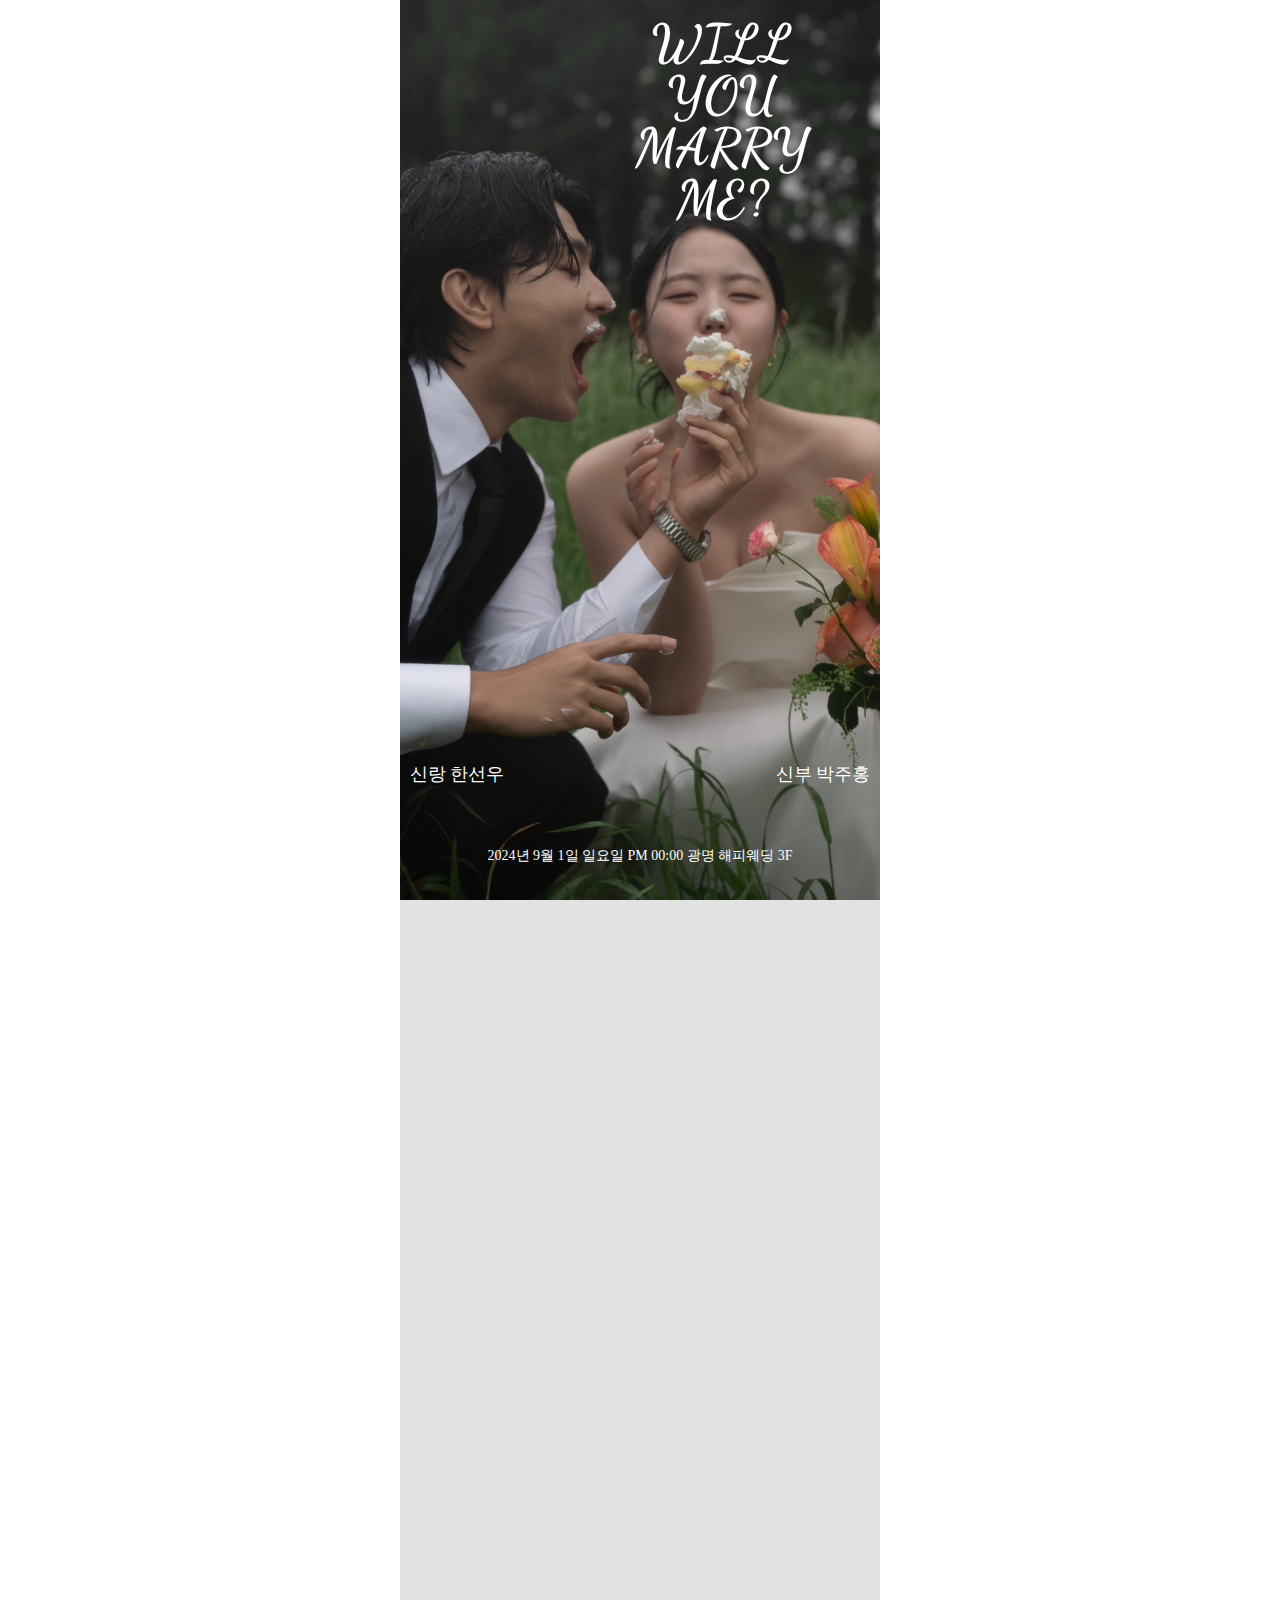
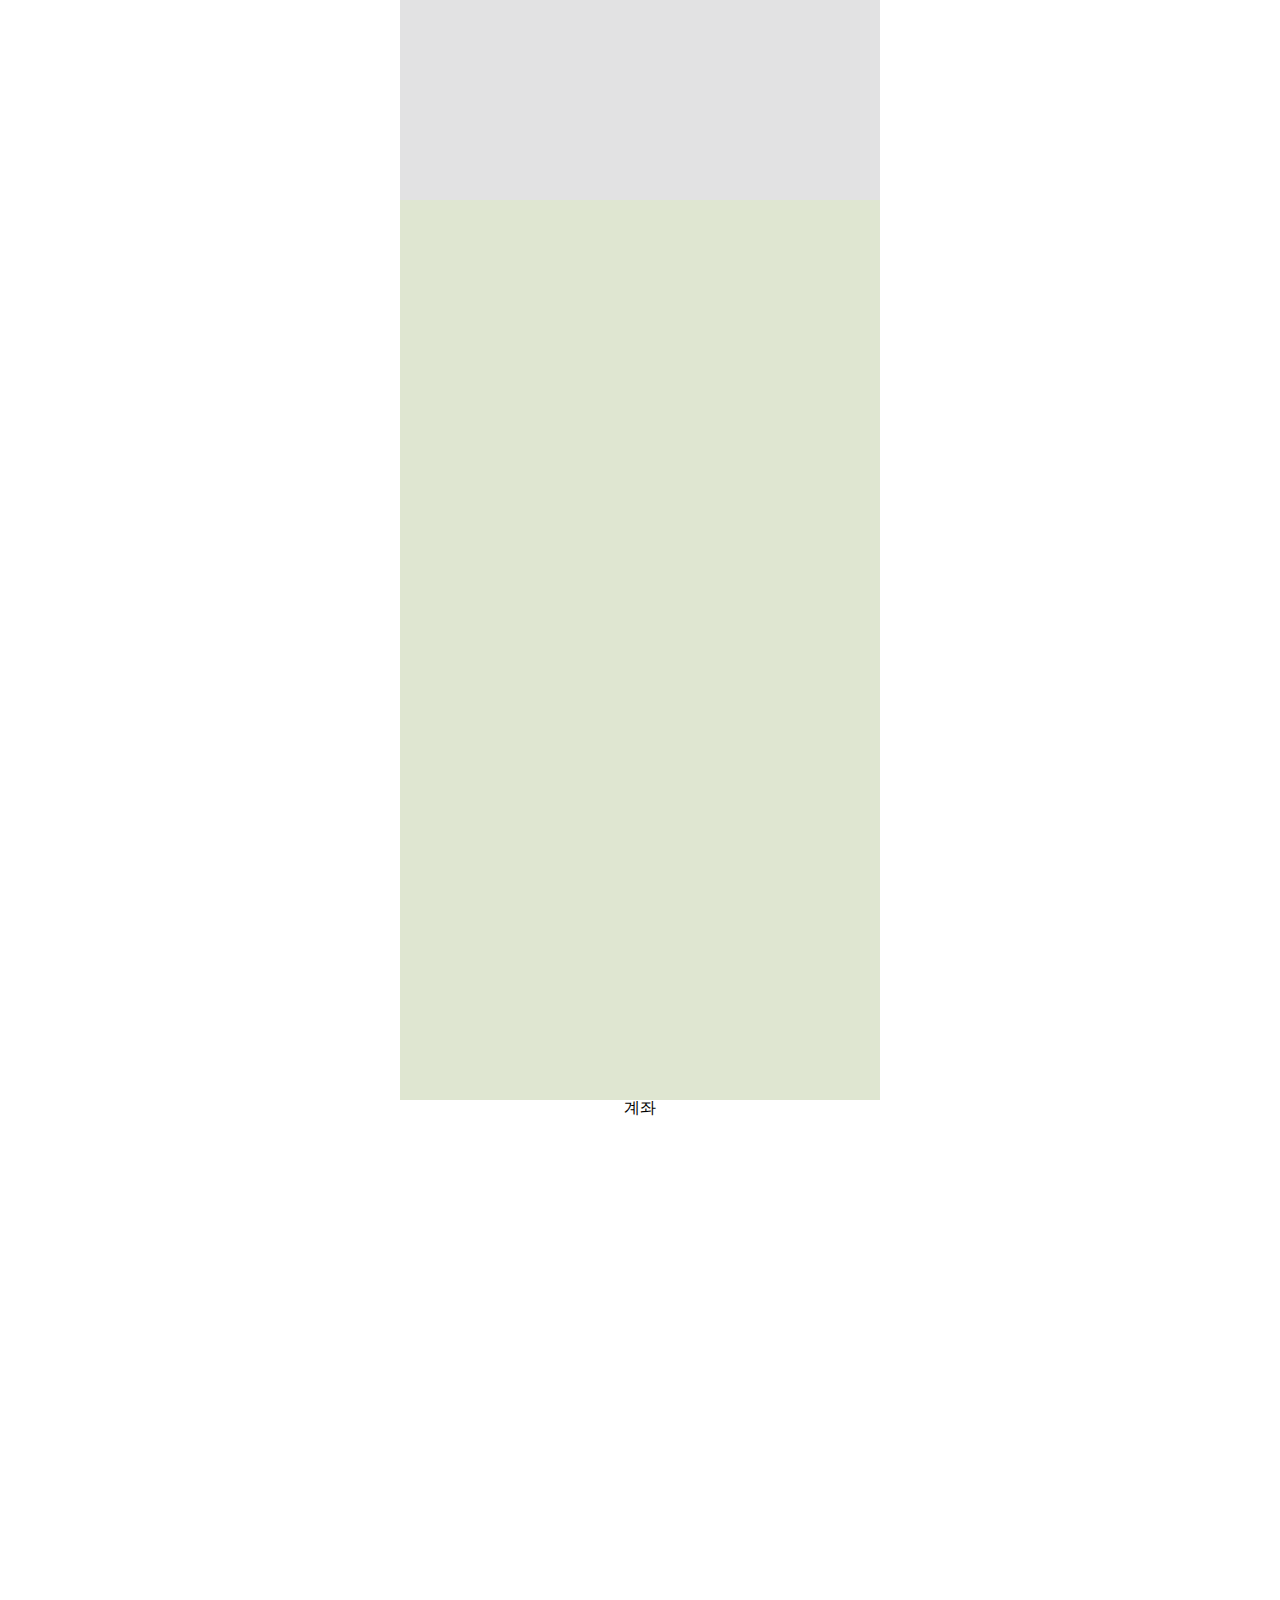
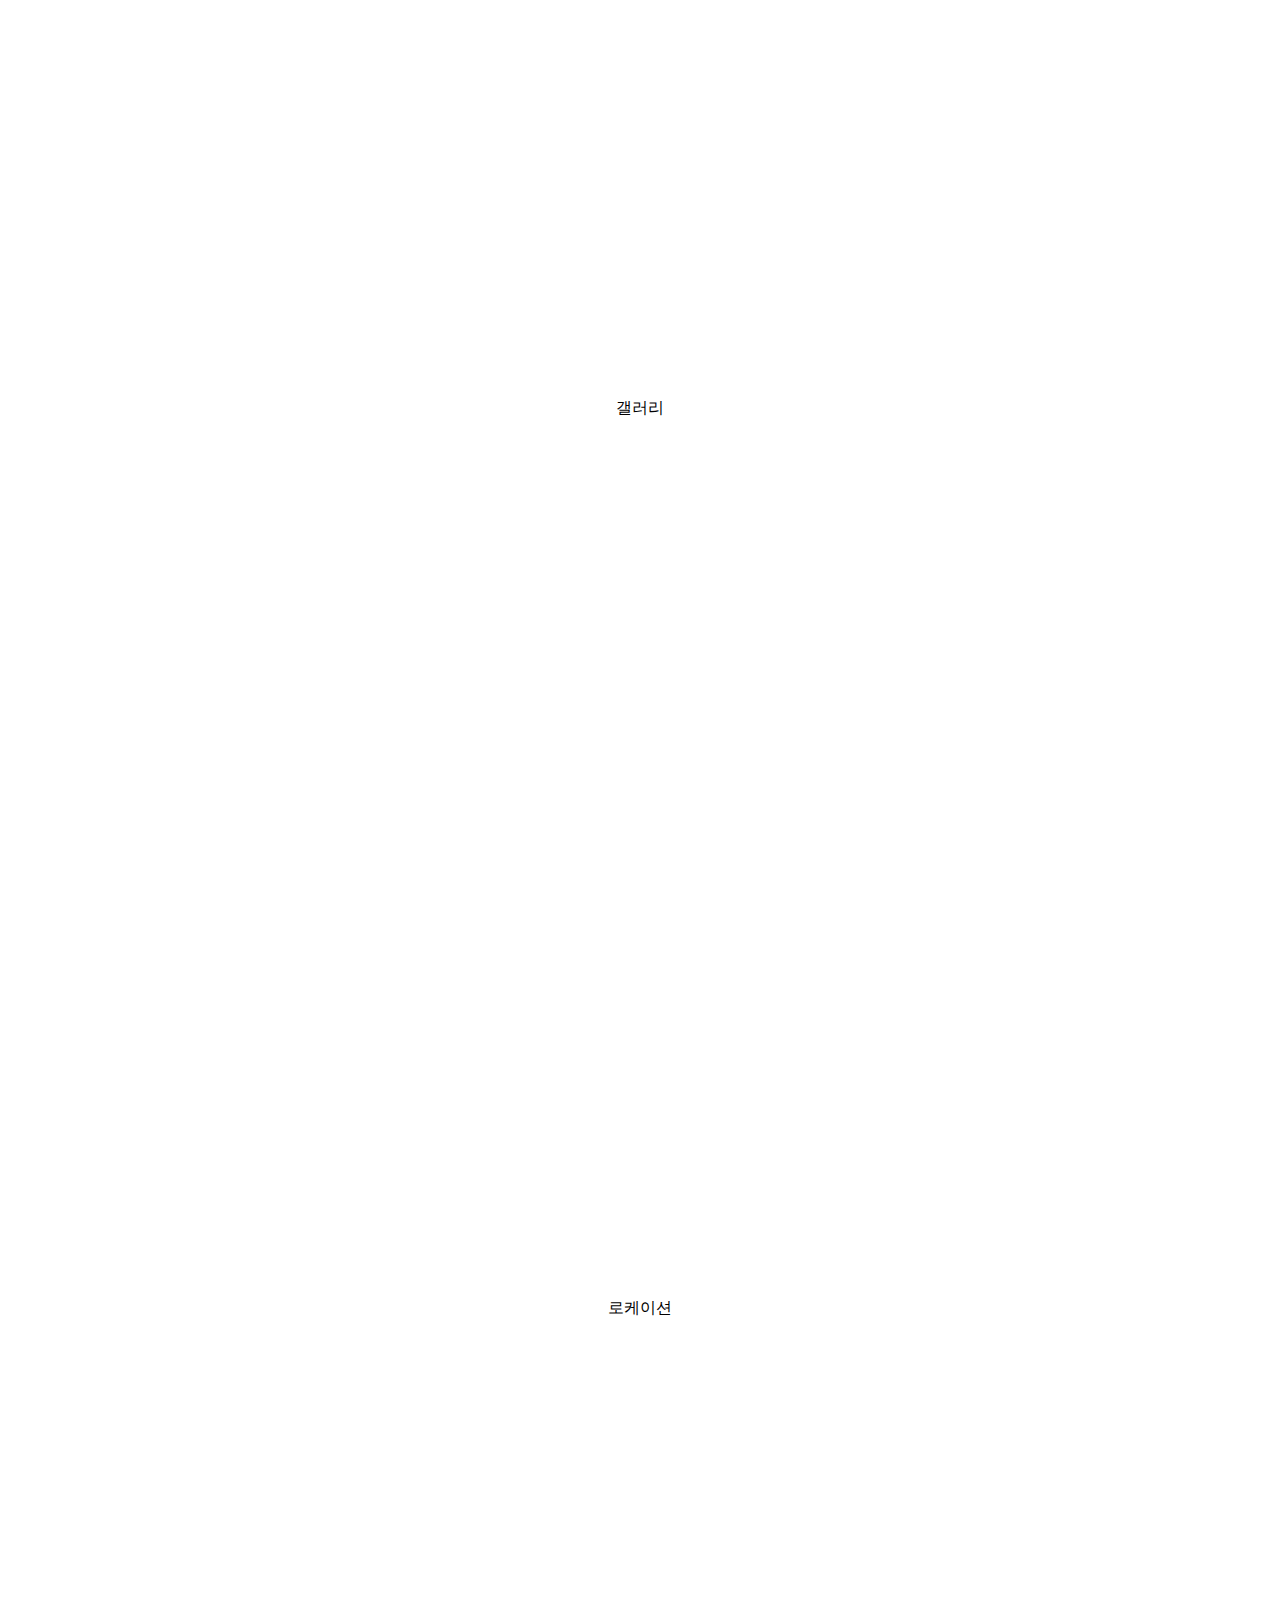
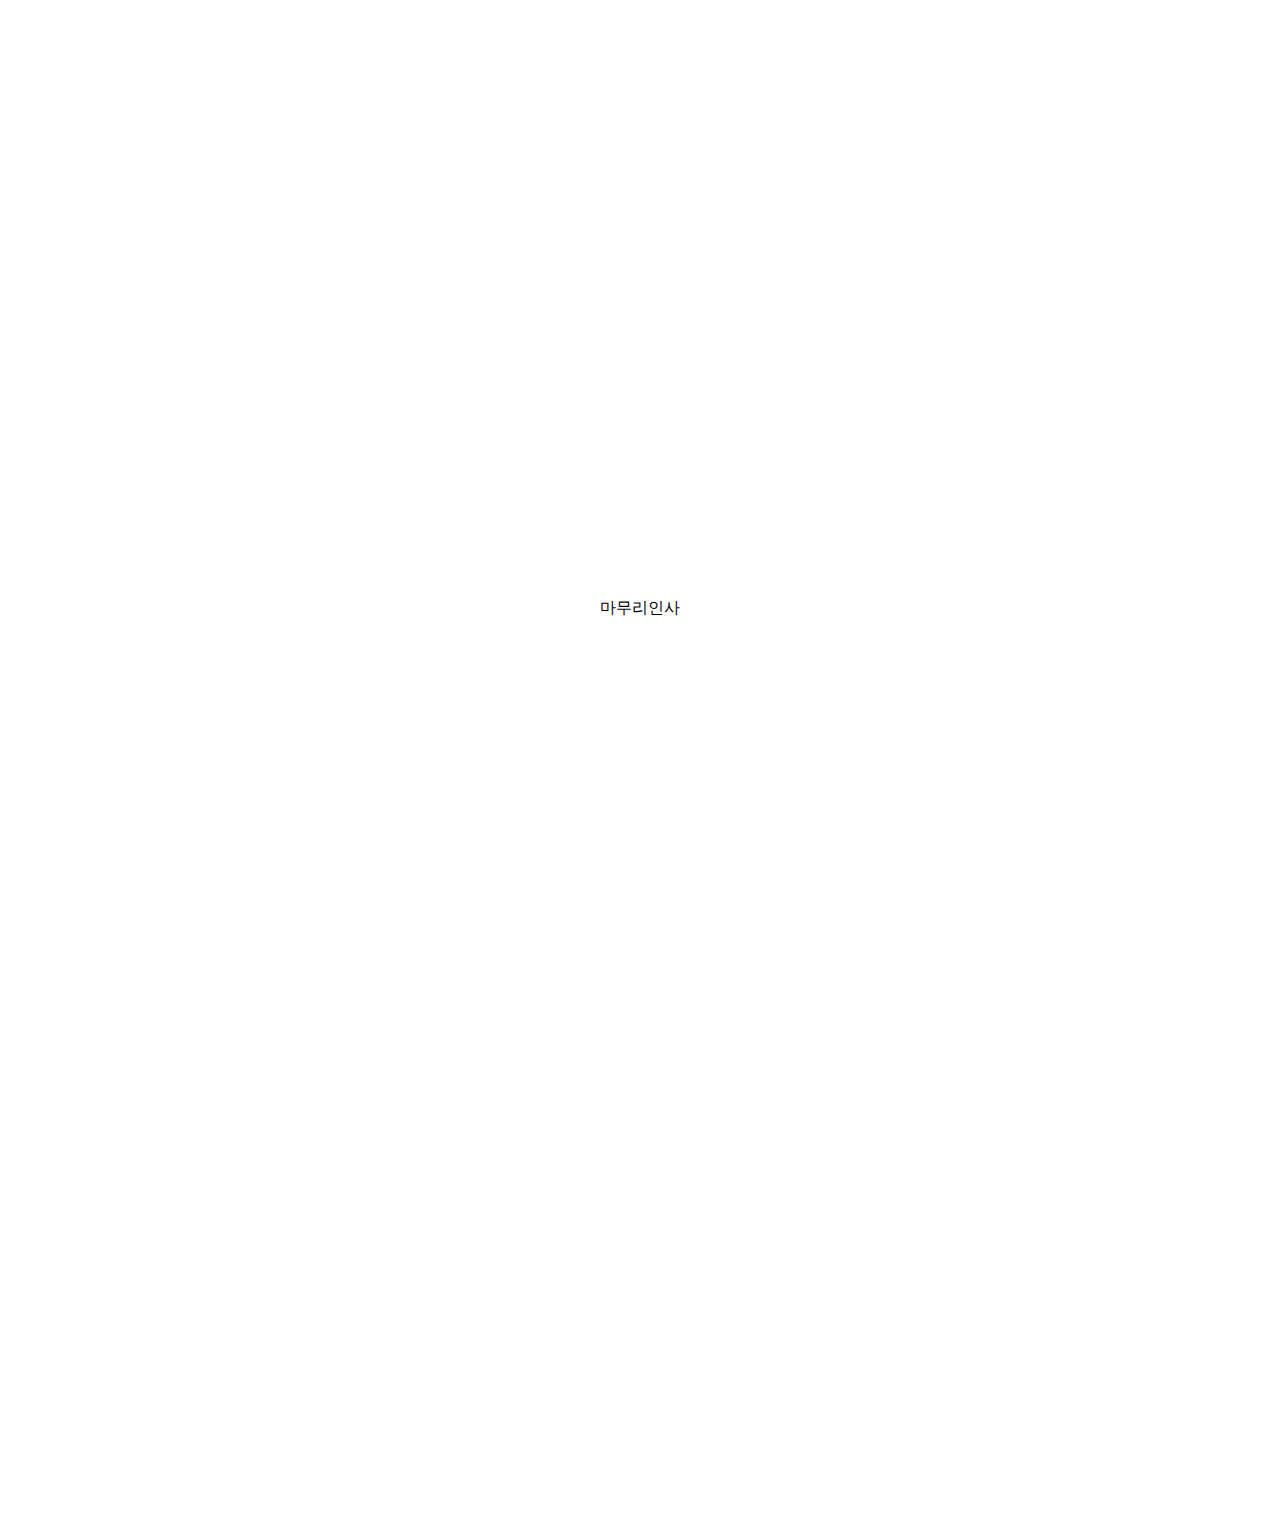
==== index.html @ a59c7e32 "index change" ====
<!DOCTYPE html>
<html lang="en">
<head>
    <meta charset="UTF-8">
    <meta name="viewport" content="width=device-width, initial-scale=1.0">
    <title>Document</title>
    <link rel="stylesheet" href="assets/css/reset.css">
    <link rel="stylesheet" href="assets/css/font.css">
    <link rel="stylesheet" href="assets/css/common2.css">
</head>
<body>
    <div class="wrap">
        <div class="container main">
            <h2 class="fadeup txt">will you<br>marry me?</h2>
            <div class="fadeup">
            </div>
            <div class="reveal">
                <div class="image-wrap">
                    <img src="assets/img/main2.jpeg" alt="">
                </div>
            </div>
            <div class="fadeup info-txt">
                2024년 9월 1일 일요일 PM 00:00 광명 해피웨딩 3F
            </div>
            <p class="fadeup name-txt">신랑 한선우</p>
            <p class="fadeup name-txt">신부 박주홍</p>
        </div>
        <div class="container intro">
            <div class="fadeup txt">
                저희 두 사람이 하나가 되는 소중한 날에 <br>
                귀한 발걸음으로 축복해주시면 감사하겠습니다.<br>
                저희 두 사람이 하나가 되는 소중한 날에 <br>
                귀한 발걸음으로 축복해주시면 감사하겠습니다.<br>
                <span>신랑 한선우</span><span>신부 박주홍</span>
            </div>
            <div class="reveal">
                <div class="image-wrap">
                    <img src="assets/img/8.jpeg" alt="">
                </div>
            </div>
        </div>
        <div class="container calendar">
            <h2 class="fadeup">wedding day</h2>
            <p class="fadeup data-txt-ko">2024년 9월 1일 일요일 | 오후 1시</p>
            <p class="fadeup data-txt-en">Sunday, September 1, 2024 | PM 1:00</p>
            <div class="fadeup cal">
                <table>
                    <tr>
                        <th class="red">일</th>
                        <th>월</th>
                        <th>화</th>
                        <th>수</th>
                        <th>목</th>
                        <th>금</th>
                        <th>토</th>
                    </tr>
                    <tr>
                        <td class="red target">1</td>
                        <td>2</td>
                        <td>3</td>
                        <td>4</td>
                        <td>5</td>
                        <td>6</td>
                        <td class="gray">7</td>
                    </tr>
                    <tr>
                        <td class="red">8</td>
                        <td>9</td>
                        <td>10</td>
                        <td>11</td>
                        <td>12</td>
                        <td>13</td>
                        <td class="gray">14</td>
                    </tr>
                    <tr>
                        <td class="red">15</td>
                        <td class="red">16</td>
                        <td class="red">17</td>
                        <td class="red">18</td>
                        <td>19</td>
                        <td>20</td>
                        <td class="gray">21</td>
                    </tr>
                    <tr>
                        <td class="red">22</td>
                        <td>23</td>
                        <td>24</td>
                        <td>25</td>
                        <td>26</td>
                        <td>27</td>
                        <td class="gray">28</td>
                    </tr>
                    <tr>
                        <td class="red">29</td>
                        <td>30</td>
                        <td></td>
                        <td></td>
                        <td></td>
                        <td></td>
                        <td></td>
                    </tr>
                </table>
            </div>
            <div class="fadeup count-box">
                <div class="item day">1</div>
                <div class="item hour">2</div>
                <div class="item min">3</div>
                <div class="item sec">4</div>
            </div>
        </div>
        <div class="container">
            계좌<div class="reveal"></div>
        </div>
        <div class="container">
            갤러리<div class="reveal"></div>
        </div>
        <div class="container">
            로케이션<div class="reveal"></div>
        </div>
        <div class="container">
            마무리인사<div class="reveal"></div>
        </div>
    </div>
    <script src="assets/js/common.js"></script>
</body>
</html>
---- assets/css/font.css ----
@charset "utf-8";

@font-face {
  font-family: 'NotoSans';
  font-display: swap;
  src: url('../font/Noto_Sans_KR/static/NotoSansKR-Thin.ttf');
  font-weight: 300;
}
@font-face {
  font-family: 'NotoSans';
  font-display: swap;
  src: url('../font/Noto_Sans_KR/static/NotoSansKR-Regular.ttf');
  font-weight: 400;
}
@font-face {
    font-family: 'NotoSans';
    font-display: swap;
    src: url('../font/Noto_Sans_KR/static/NotoSansKR-Medium.ttf');
    font-weight: 500;
}

@font-face {
  font-family: 'Dacing';
  font-weight: 900;
  font-display: swap;
  src: url('../font/Dancing_Script/static/DancingScript-Bold.ttf') 
}
@font-face {
    font-family: 'Dacing';
    font-weight: 600;
    font-display: swap;
    src: url('../font/Dancing_Script/static/DancingScript-SemiBold.ttf') 
}
@font-face {
    font-family: 'Dacing';
    font-weight: 500;
    font-display: swap;
    src: url('../font/Dancing_Script/static/DancingScript-Medium.ttf') 
}
@font-face {
    font-family: 'Dacing';
    font-weight: 400;
    font-display: swap;
    src: url('../font/Dancing_Script/static/DancingScript-Regular.ttf') 
}
---- assets/css/common2.css ----
@charset "utf-8";
.wrap {
    width: 100vw;
    /* max-width:720px; */
    max-width:480px;
    margin:0 auto;
    font-family: 'NotoSans', serif;
}
.container {
    display: grid;
    place-items: center;
    height: 100vh;
    width: 100%;
    position: relative;
}
.image-wrap {
    transition: 1s ease-out;
    transition-delay: 0.2s;
    position: relative;
    width: 100%;
    height: 100vh;
    overflow: hidden;
    clip-path: polygon(0 100%, 100% 100%, 100% 100%, 0 100%);
    visibility: hidden;
}

.image-wrap img {
    transform: scale(1.3);
    transition: 2s ease-out;
    width: 100%;
    height: 100%;
    object-fit: cover;
}

.animating .image-wrap {
    clip-path: polygon(0 0, 100% 0, 100% 100%, 0 100%);
    visibility: visible;
    transform: skewY(0);
}
.animating img {
    transform: scale(1);
    transition: 2s ease-out;
}
.fadeup {
    opacity: 0;
    transition: 0.2s ease-out;
    transform: translateY(40px);
}
.fading-up {
    opacity: 1;
    transition: 1s ease-out;
    transform: translateY(0px);
    transition-delay: 0.4s;
}
.reveal {
    width: 100%;
    height: 100vh;
}
.main .image-wrap {
    /* position:absolute;
    top:50%;
    left: 50%;
    transform: translate(-50%,-50%);
    width:380px;
    height: 480px;
    border-radius: 10%; */
}
.main .txt {
    position:absolute;
    font-family: 'Dacing';
    font-size: 52px;
    text-transform: uppercase;
    font-weight: bold;
    text-align: center;
    top: 0;
    left: auto;
    z-index: 99;
    color: #fff;
    right:8%;
    top:2%;
    width: 50%;
}
.main .info-txt {
    position:absolute;
    color: #fff;
    bottom:3%;
    font-weight: 300;
    text-align: center;
    line-height: 35px;
    font-size: 14px;
}
.main .name-txt {
    position: absolute;
    color: #fff;
    font-size: 18px;
    font-family: serif;
    bottom: 13%;
}
.main .name-txt:nth-of-type(1) {
    left: 2%;
}
.main .name-txt:last-child {
    right: 2%;
}
.intro {
    background:#e2e2e3;
    overflow: hidden;
}
.intro .image-wrap {
    width: 100%;
    height: 500px;
    position: absolute;
    bottom:0;
}
.intro .txt {
    text-align: center;
    font-size: 16px;
    font-weight: 400;
    line-height: 50px;
    margin-top: 80px;
}
.intro .txt span {
    display: inline-block;
    margin-top: 100px;
    font-weight: bold;
    margin-left: 20px;
    margin-right: 20px;   
}
.calendar {
    display: flex;
    flex-direction: column;
    align-items: center;
    justify-content: center;
    background:#dfe6d1;
}
.calendar h2 {
    font-family: 'Dacing';
    font-size:42px;
    text-decoration: underline;
    margin-bottom: 40px;
    color: darkslategrey;
}
.calendar .cal {
    width: 75%;
    padding:50px 0;
    border-top: 1px solid #888;
    border-bottom: 1px solid #888;
}

.calendar .cal th, .calendar .cal td {
    padding:16px;
    font-size: 18px;
    text-align: center;
    font-weight: 300;
}
@media (max-width:400px){
    .calendar .cal th, .calendar .cal td {
        padding:12px
    }
}
.calendar .cal th {
    font-weight: 400;
}
.calendar .cal .red {
    color:red;
}
.calendar .cal .gray {
    color:#222
}
.calendar .cal .target {
    background:#8c9a6f;
    border-radius: 50%;
    color: #fff;
    font-weight: 400;
}
.calendar .data-txt-ko {
    font-weight: 400;
    color: darkslategrey;
}
.calendar .data-txt-en {
    margin:12px 0 30px;
    font-weight: 300;
    color: darkslategrey;
}
.calendar .count-box {
    display: flex;
    gap:12px;
    margin-top: 50px;
}
.calendar .count-box .item {
    position: relative;
    background: #fdfff9;
    color: darkslategrey;
    padding: 16px 22px 34px;
    font-size: 18px;
    font-weight: 300;
    border-radius: 8px;
    box-shadow: 0 10px 15px -3px rgba(0, 0, 0, .1), 0 4px 6px -4px rgba(0, 0, 0, .1);
}
.calendar .item::before {
    position:absolute;
    bottom:10px;
    left: 50%;
    transform: translateX(-50%);
    font-size: 12px;
    text-transform: uppercase;
}
.calendar .item.day::before {
    content: 'DAY';
}
.calendar .item.hour::before {
    content: 'hour';
}
.calendar .item.min::before {
    content: 'minutes';
}
.calendar .item.sec::before {
    content: 'seconds';
}
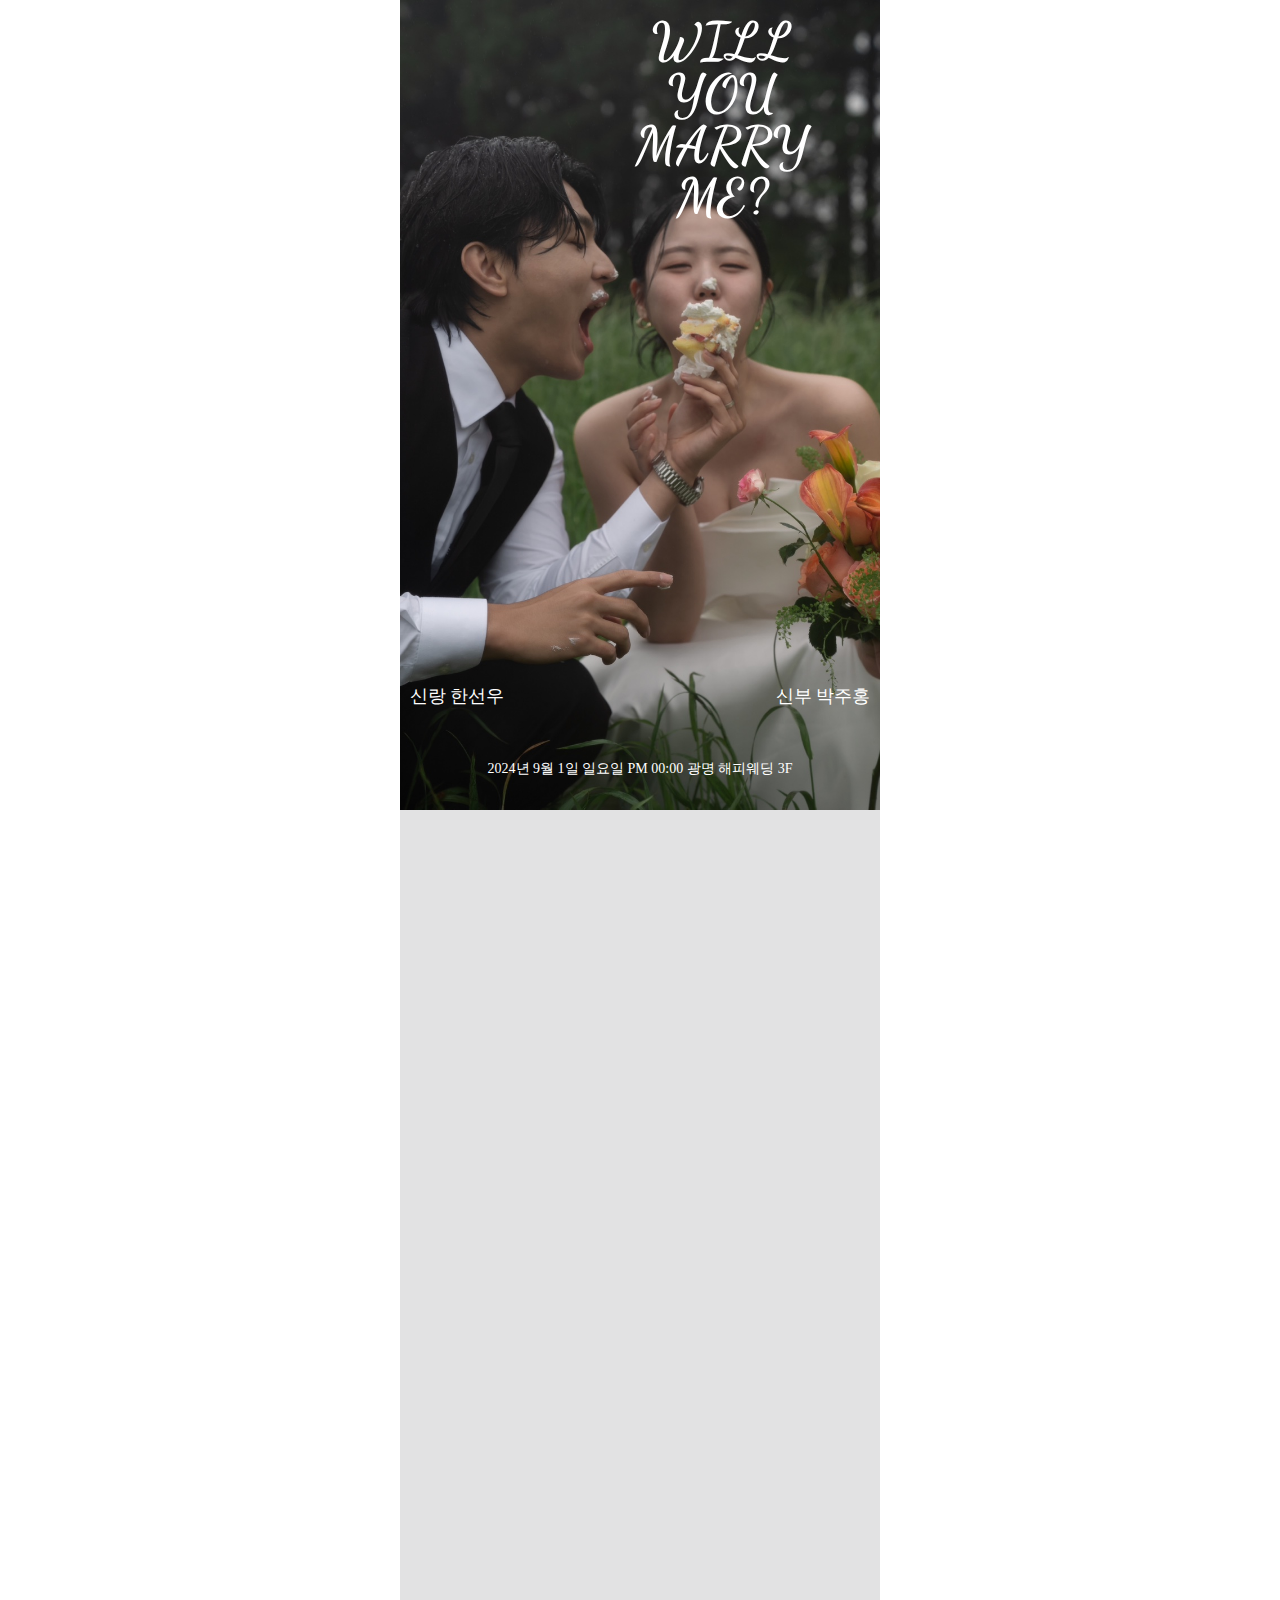
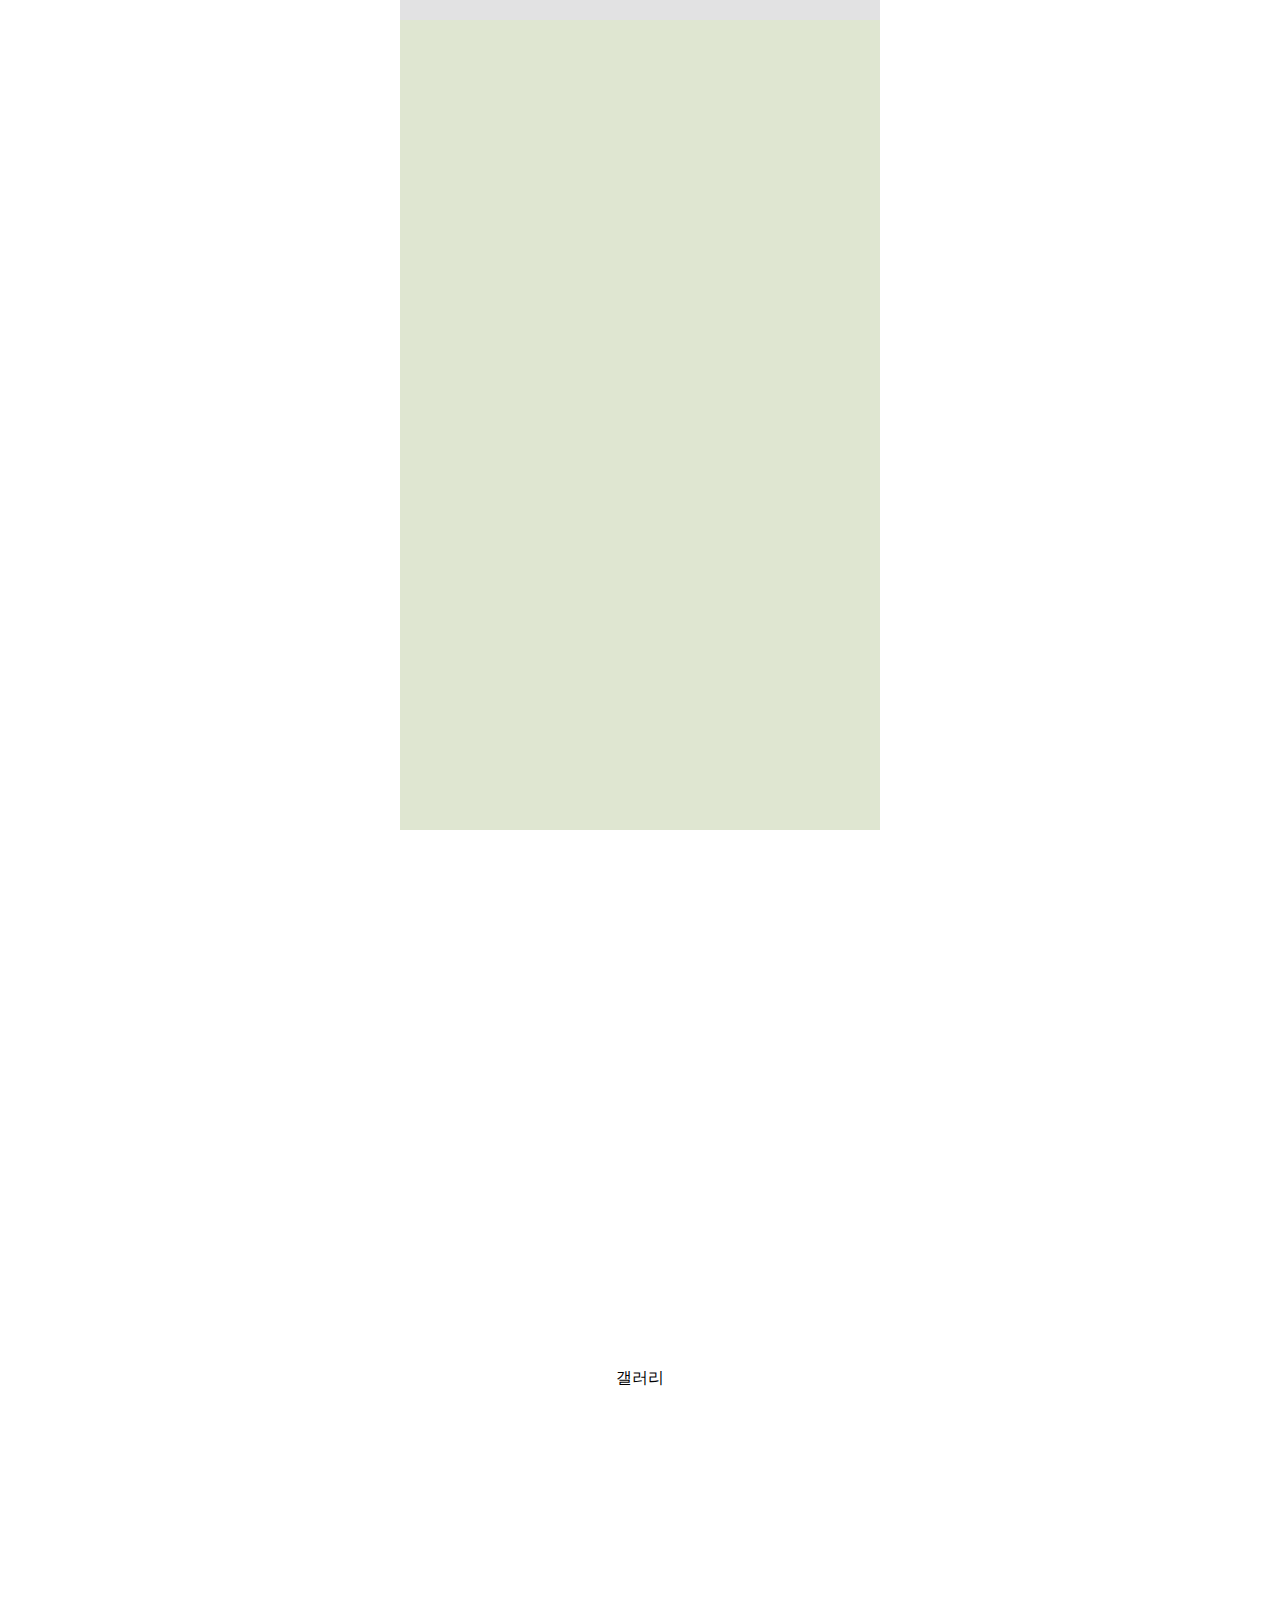
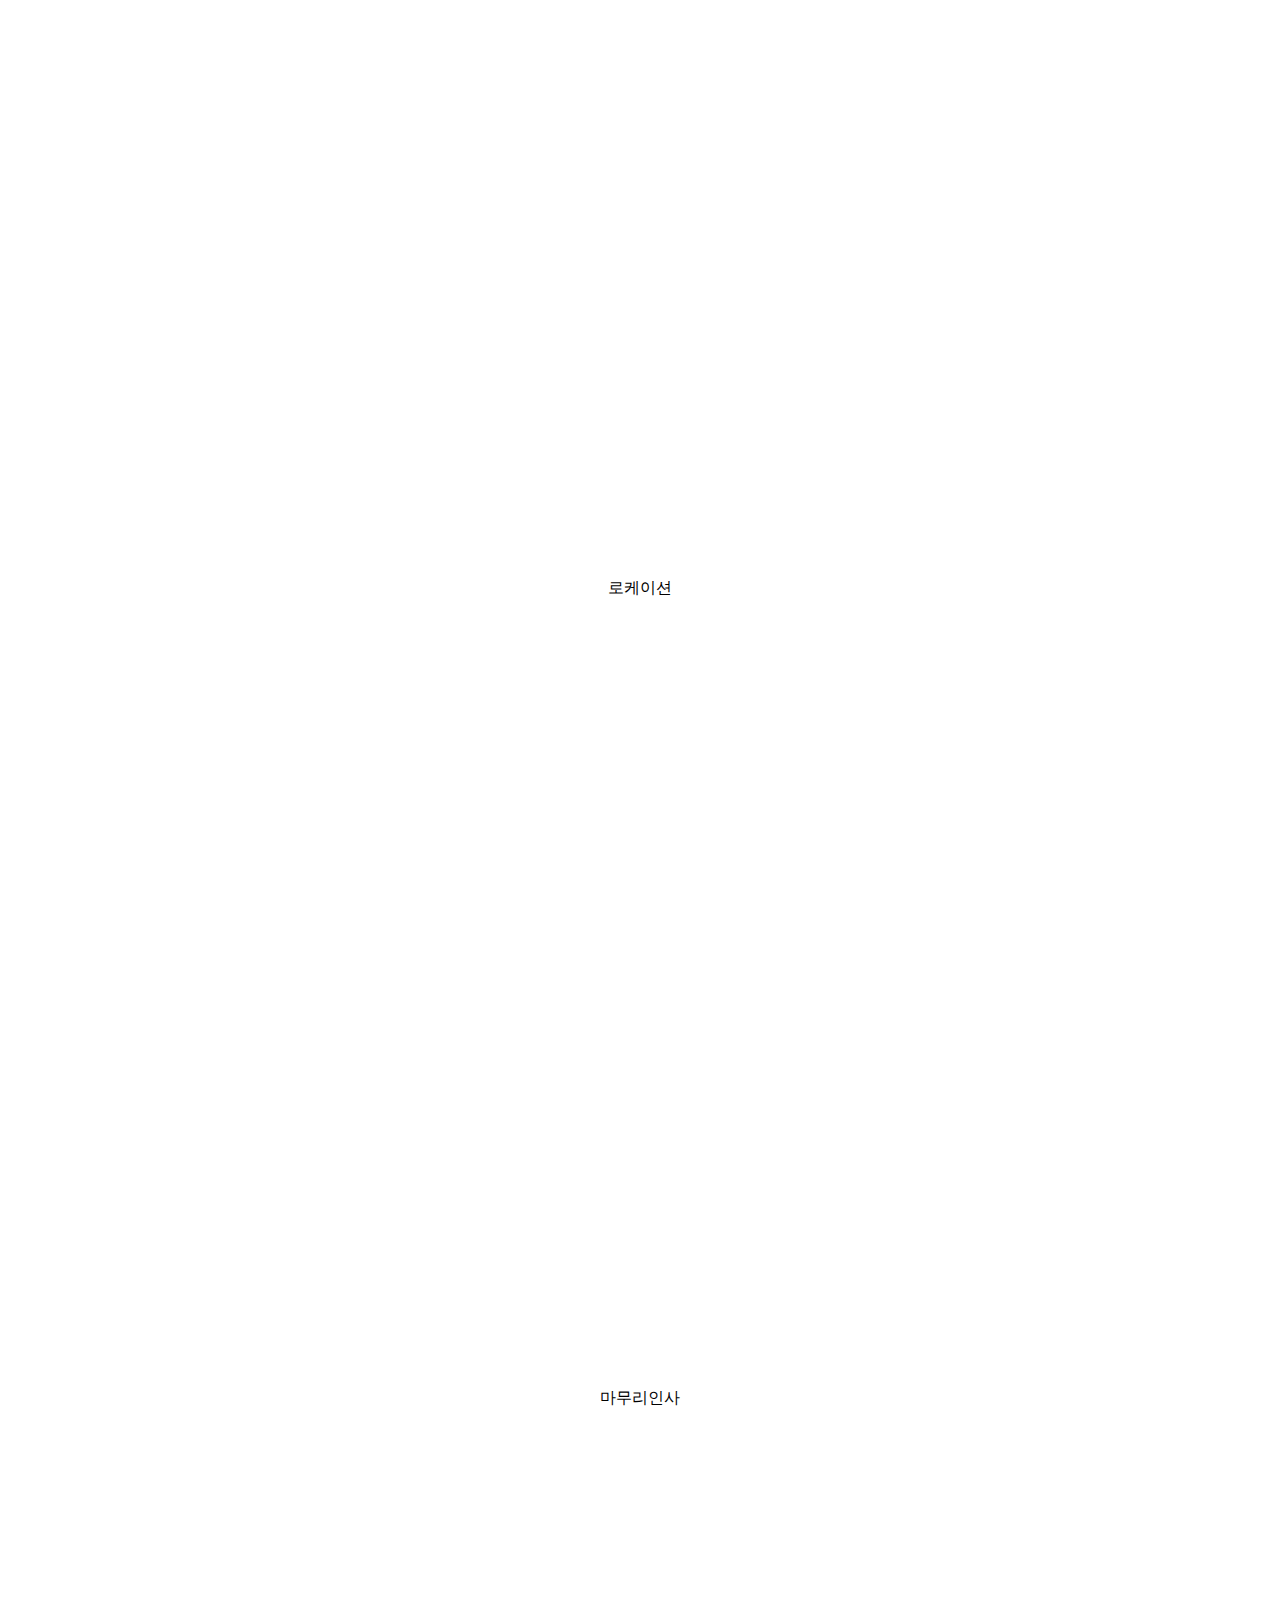
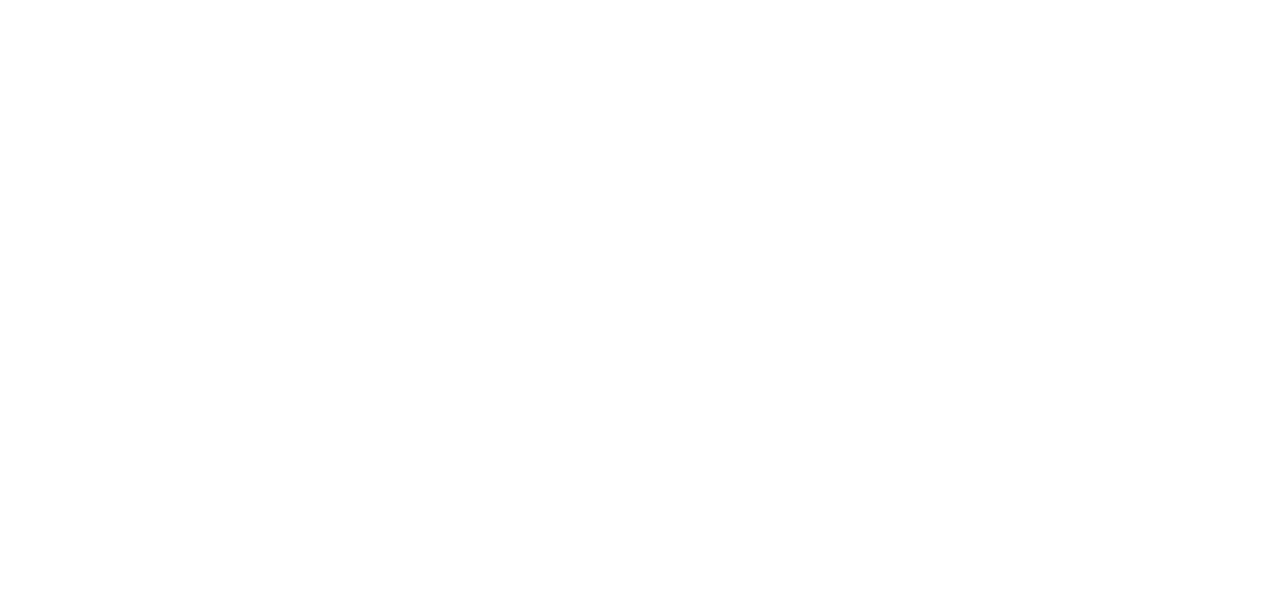
==== commit a7a12037: "merge" ====
--- a/index.html
+++ b/index.html
@@ -108,8 +108,25 @@
                 <div class="item sec">4</div>
             </div>
         </div>
-        <div class="container">
-            계좌<div class="reveal"></div>
+        <div class="container infomation">
+            <div class="reveal">
+                <div class="fadeup col-box">
+                    <div class="col-line"> 
+                        <span>홍길동 · 홍길동 </span><span>의 아들</span>
+                    </div>
+                    <div class="col-line"> 
+                        <span>신랑</span><span class="bold">한선우</span>
+                    </div>
+                </div>
+                <div class="fadeup col-box">
+                    <div class="col-line"> 
+                        <span>홍길동 · 홍길동 </span><span>의 딸</span>
+                    </div>
+                    <div class="col-line"> 
+                        <span>신부</span><span class="bold">박주홍</span>
+                    </div>
+                </div>
+            </div>
         </div>
         <div class="container">
             갤러리<div class="reveal"></div>
--- a/assets/css/common2.css
+++ b/assets/css/common2.css
@@ -9,7 +9,7 @@
 .container {
     display: grid;
     place-items: center;
-    height: 100vh;
+    height: 90vh;
     width: 100%;
     position: relative;
 }
@@ -18,7 +18,7 @@
     transition-delay: 0.2s;
     position: relative;
     width: 100%;
-    height: 100vh;
+    height: 90vh;
     overflow: hidden;
     clip-path: polygon(0 100%, 100% 100%, 100% 100%, 0 100%);
     visibility: hidden;
@@ -54,7 +54,7 @@
 }
 .reveal {
     width: 100%;
-    height: 100vh;
+    height: 90vh;
 }
 .main .image-wrap {
     /* position:absolute;
@@ -118,6 +118,7 @@
     font-weight: 400;
     line-height: 50px;
     margin-top: 80px;
+    z-index: 10;
 }
 .intro .txt span {
     display: inline-block;
@@ -216,4 +217,30 @@
 }
 .calendar .item.sec::before {
     content: 'seconds';
+}
+.infomation {
+    height:60vh;
+    padding:50px;
+    box-sizing: border-box;
+}
+.infomation .reveal {
+    height: 60vh;
+}
+.infomation .col-box {
+    padding:30px 0;
+}
+.infomation .col-box + .col-box {
+    border-top:1px solid #eee;
+}
+.infomation .col-line {
+    display: flex;
+    justify-content: space-between;
+    font-size: 14px;
+    font-weight: 300;
+}
+.infomation .col-line + .col-line {
+    margin-top: 12px;
+}
+.infomation .col-line .bold {
+    font-weight: bold;
 }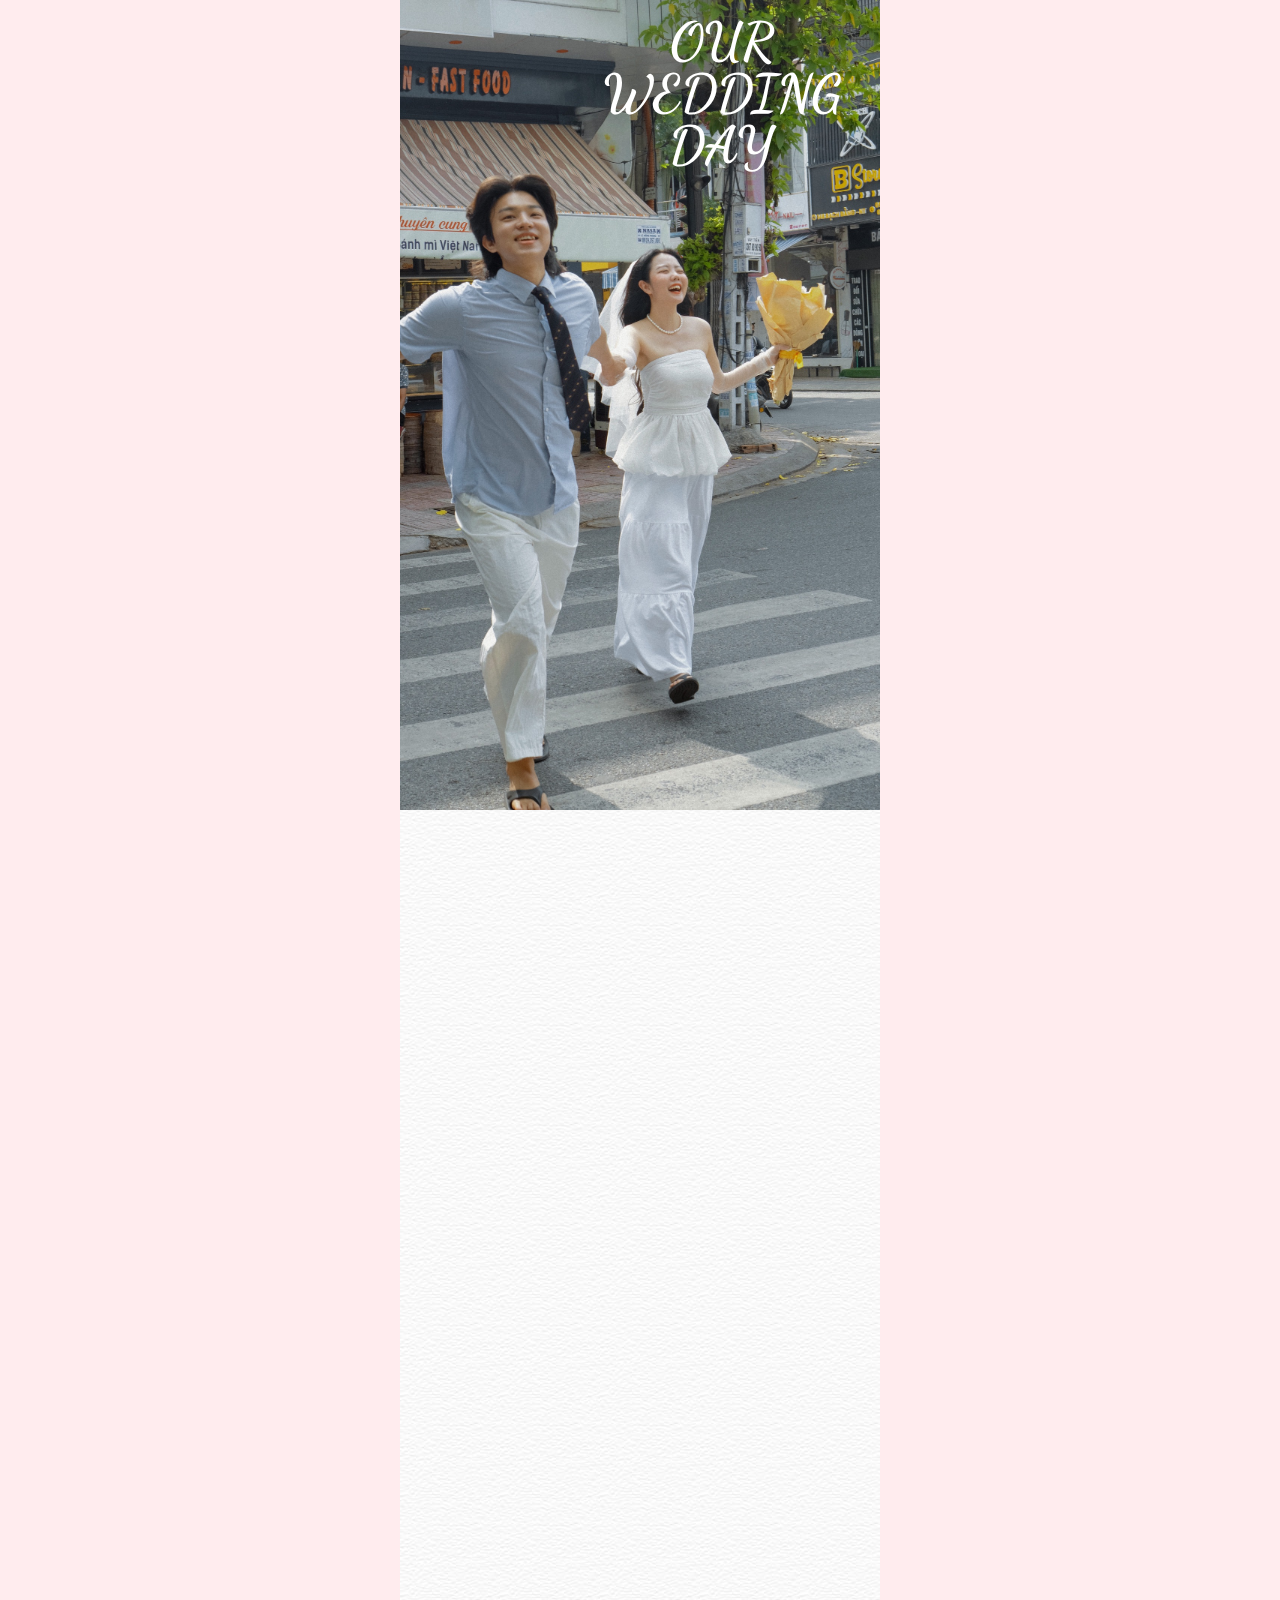
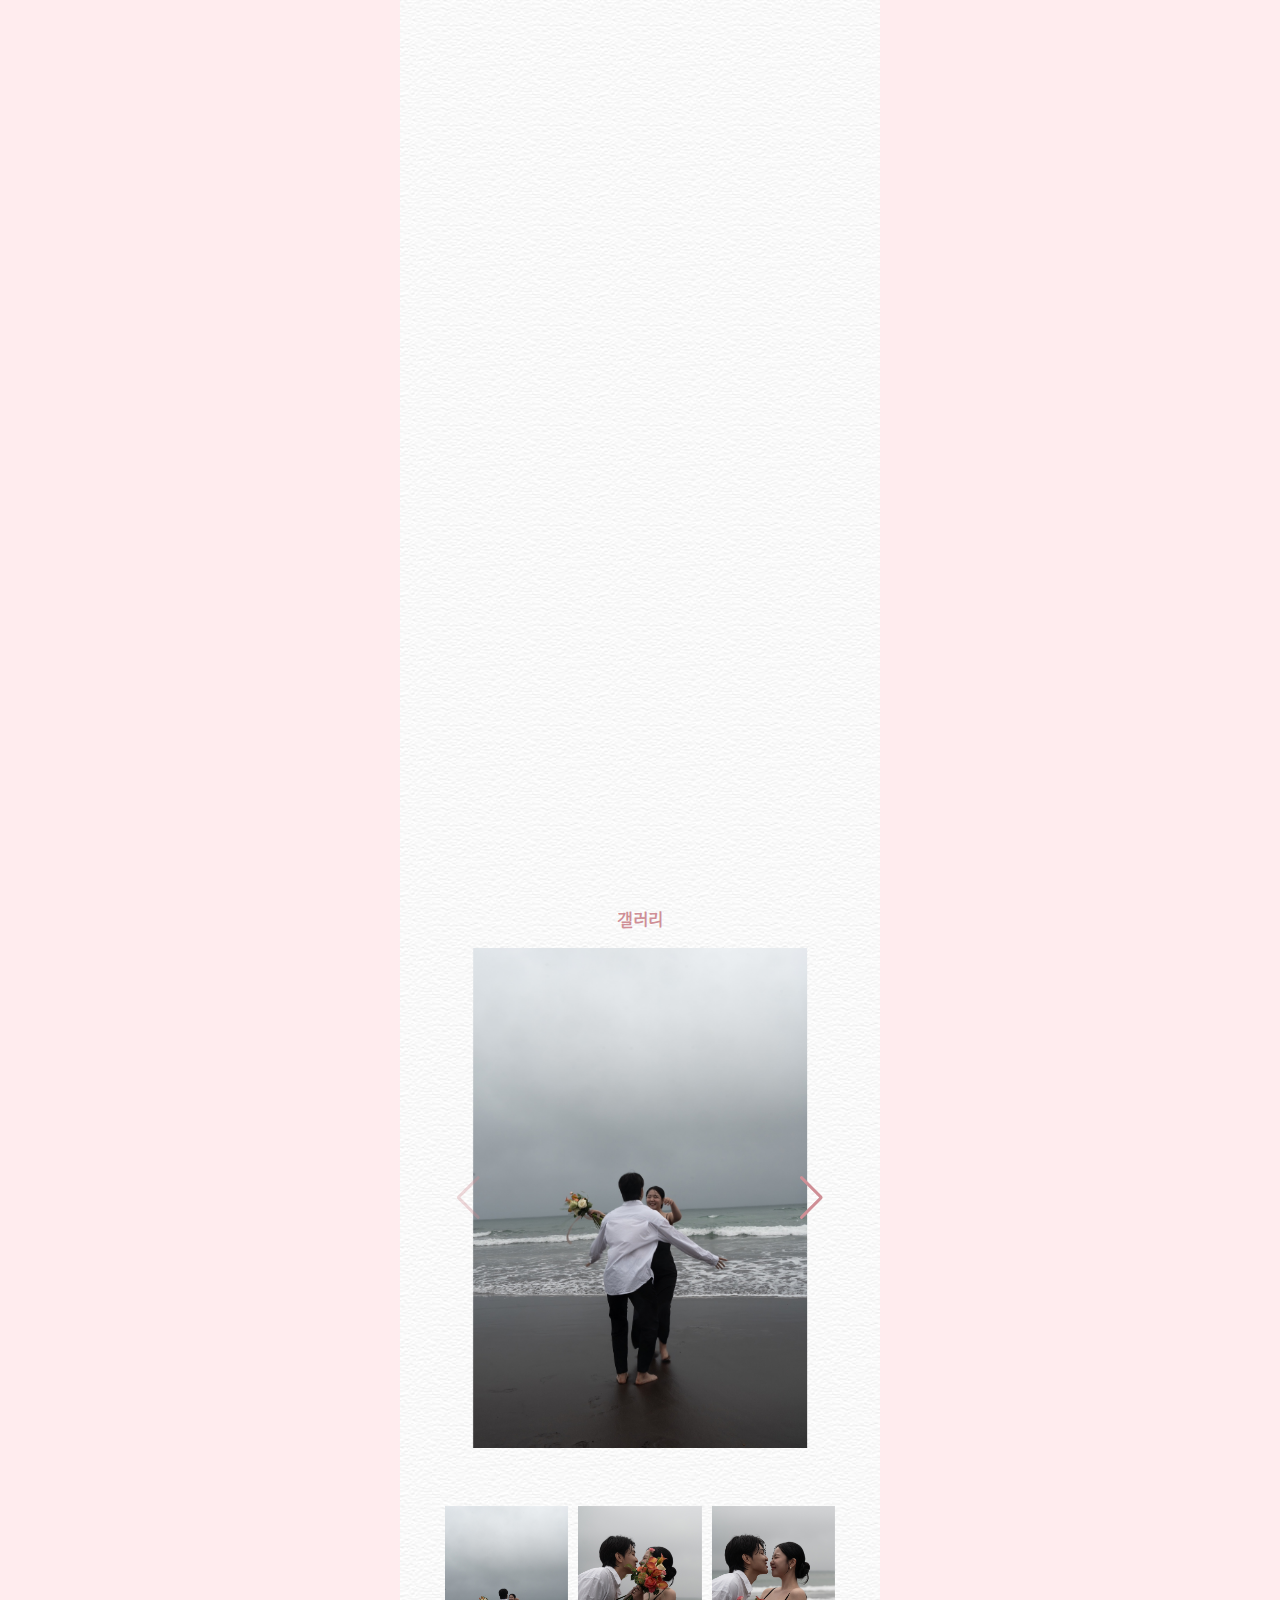
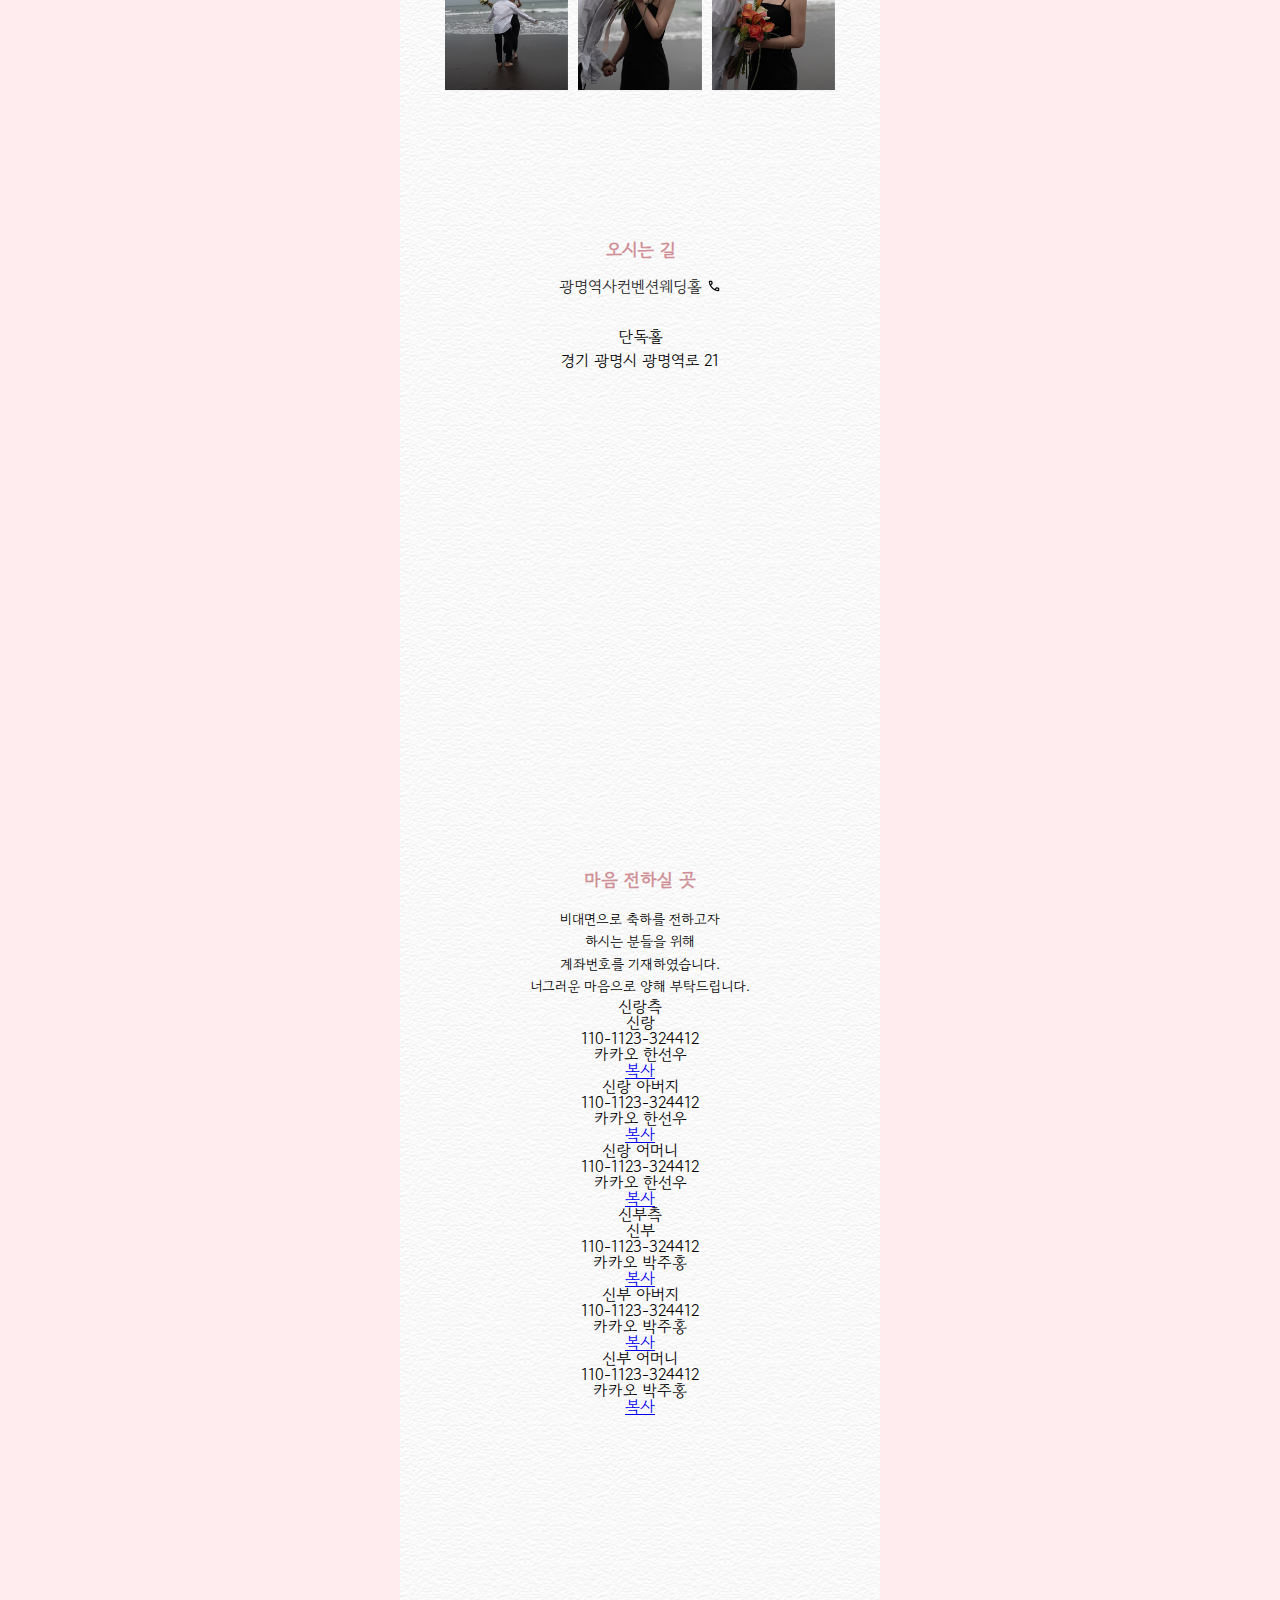
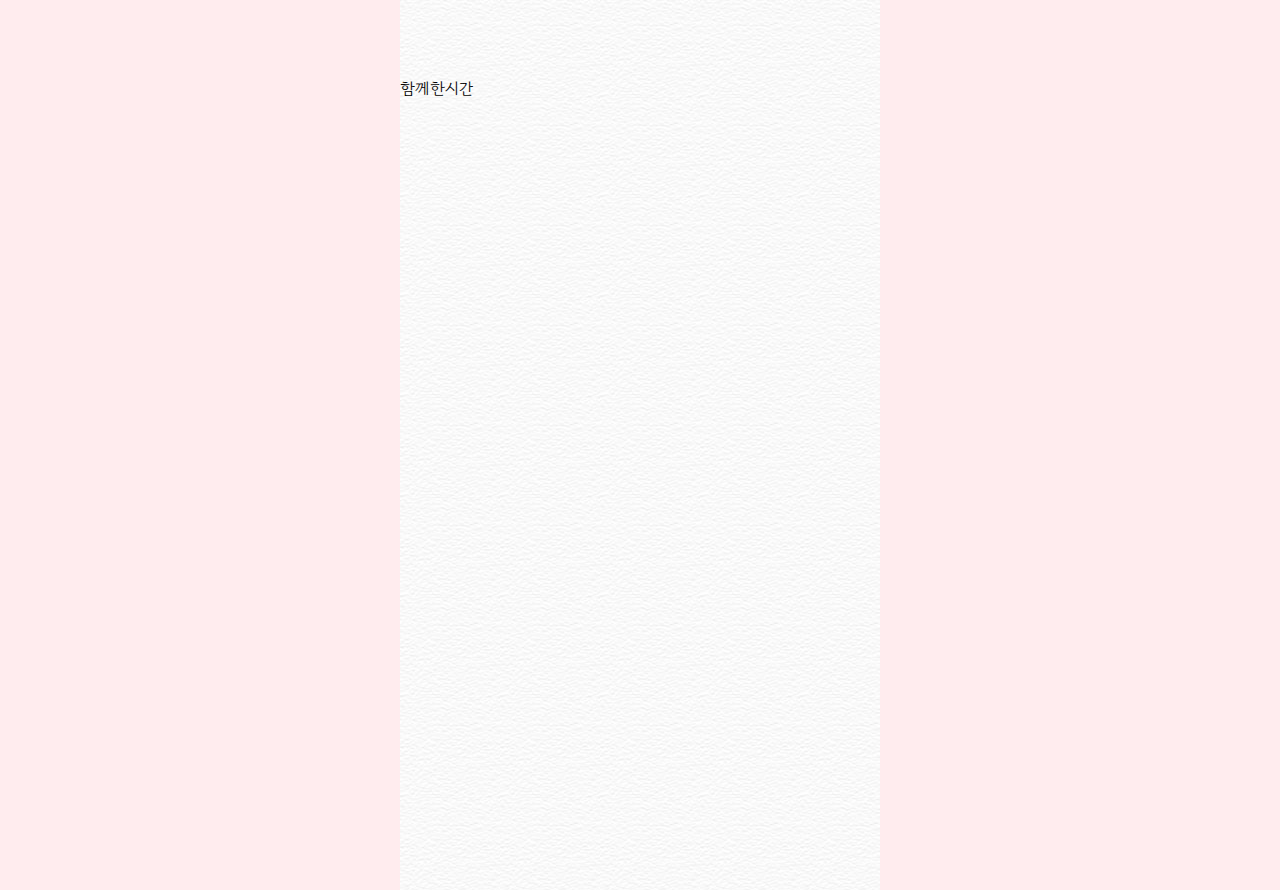
==== commit 7be4da89: "컨셉수정" ====
--- a/index.html
+++ b/index.html
@@ -7,42 +7,60 @@
     <link rel="stylesheet" href="assets/css/reset.css">
     <link rel="stylesheet" href="assets/css/font.css">
     <link rel="stylesheet" href="assets/css/common2.css">
+    <link rel="preconnect" href="https://fonts.googleapis.com">
+    <link rel="preconnect" href="https://fonts.gstatic.com" crossorigin>
+    <link href="https://fonts.googleapis.com/css2?family=Gowun+Dodum&display=swap" rel="stylesheet">
+   
+    <link
+  rel="stylesheet"
+  href="https://cdn.jsdelivr.net/npm/swiper@11/swiper-bundle.min.css"
+/>
+
+<script src="https://cdn.jsdelivr.net/npm/swiper@11/swiper-bundle.min.js"></script>
+<script charset="UTF-8" class="daum_roughmap_loader_script" src="https://ssl.daumcdn.net/dmaps/map_js_init/roughmapLoader.js"></script>
 </head>
 <body>
     <div class="wrap">
         <div class="container main">
-            <h2 class="fadeup txt">will you<br>marry me?</h2>
+            <h2 class="fadeup txt">Our<br>Wedding<br>Day</h2>
             <div class="fadeup">
             </div>
             <div class="reveal">
                 <div class="image-wrap">
-                    <img src="assets/img/main2.jpeg" alt="">
-                </div>
-            </div>
-            <div class="fadeup info-txt">
-                2024년 9월 1일 일요일 PM 00:00 광명 해피웨딩 3F
-            </div>
-            <p class="fadeup name-txt">신랑 한선우</p>
-            <p class="fadeup name-txt">신부 박주홍</p>
+                    <img src="assets/img/main3.jpeg" alt="">
+                </div>
+            </div>
         </div>
         <div class="container intro">
+            <div class="fadeup txt-line">
+                2024년 9월 1일 일요일 오후 3시<br>
+                광명역사컨벤션웨딩홀 단독홀
+            </div>
             <div class="fadeup txt">
-                저희 두 사람이 하나가 되는 소중한 날에 <br>
-                귀한 발걸음으로 축복해주시면 감사하겠습니다.<br>
-                저희 두 사람이 하나가 되는 소중한 날에 <br>
-                귀한 발걸음으로 축복해주시면 감사하겠습니다.<br>
-                <span>신랑 한선우</span><span>신부 박주홍</span>
+                <p class="color">Sunwoo and Juhong</p>
+                <p>
+                    언제나 서로를 최우선으로 생각하며<br>
+                    무슨 일이 있더라도 함께하는 우리가 되겠습니다.<br>
+                    <br>
+                    앞으로 백 년 인생의 주인공이 되어<br>
+                    찬란하고 아름다운 다홍빛으로 물들 사랑 이야기<br>
+                    <br>
+                    그 시작을 함께 빛내주시면<br>
+                    기대에 부응하여 행복하게 잘 살겠습니다.<br>
+                </p>
             </div>
             <div class="reveal">
                 <div class="image-wrap">
-                    <img src="assets/img/8.jpeg" alt="">
-                </div>
+                    <img src="assets/img/1.png" alt="">
+                </div>
+            </div>
+            <div class="fadeup txt-name">
+                <p>한동균·강미화의 <span>아들</span> <span>선우</span></p>
+                <p>박원우·이정희의 <span>딸</span> <span>주홍</span></p>
             </div>
         </div>
         <div class="container calendar">
-            <h2 class="fadeup">wedding day</h2>
-            <p class="fadeup data-txt-ko">2024년 9월 1일 일요일 | 오후 1시</p>
-            <p class="fadeup data-txt-en">Sunday, September 1, 2024 | PM 1:00</p>
+            <h2 class="fadeup">구월의<br>첫번째 날.</h2>
             <div class="fadeup cal">
                 <table>
                     <tr>
@@ -102,42 +120,209 @@
                 </table>
             </div>
             <div class="fadeup count-box">
+                <p>선우 <span>❤</span> 주홍 <span>결혼식까지</span></p>
                 <div class="item day">1</div>
                 <div class="item hour">2</div>
                 <div class="item min">3</div>
                 <div class="item sec">4</div>
             </div>
         </div>
+        <div class="container gallery">
+            <h2 class="sub-tit">갤러리</h2>
+            <div class="img-wrap">
+                <div style="--swiper-navigation-color: #fff; --swiper-pagination-color: #fff" class="swiper mySwiper2">
+                    <div class="swiper-wrapper">
+                      <div class="swiper-slide">
+                        <img src="assets/img/1.jpeg" />
+                      </div>
+                      <div class="swiper-slide">
+                        <img src="assets/img/2.jpeg" />
+                      </div>
+                      <div class="swiper-slide">
+                        <img src="assets/img/3.jpeg" />
+                      </div>
+                      <div class="swiper-slide">
+                        <img src="assets/img/4.jpeg" />
+                      </div>
+                      <div class="swiper-slide">
+                        <img src="assets/img/5.jpeg" />
+                      </div>
+                      <div class="swiper-slide">
+                        <img src="assets/img/6.jpeg" />
+                      </div>
+                      <div class="swiper-slide">
+                        <img src="assets/img/7.jpeg" />
+                      </div>
+                      <div class="swiper-slide">
+                        <img src="assets/img/8.jpeg" />
+                      </div>
+                    </div>
+                    <div class="swiper-button-next"></div>
+                    <div class="swiper-button-prev"></div>
+                  </div>
+                  <div thumbsSlider="" class="swiper mySwiper">
+                    <div class="swiper-wrapper">
+                      <div class="swiper-slide">
+                        <img src="assets/img/1.jpeg" />
+                      </div>
+                      <div class="swiper-slide">
+                        <img src="assets/img/2.jpeg" />
+                      </div>
+                      <div class="swiper-slide">
+                        <img src="assets/img/3.jpeg" />
+                      </div>
+                      <div class="swiper-slide">
+                        <img src="assets/img/4.jpeg" />
+                      </div>
+                      <div class="swiper-slide">
+                        <img src="assets/img/5.jpeg" />
+                      </div>
+                      <div class="swiper-slide">
+                        <img src="assets/img/6.jpeg" />
+                      </div>
+                      <div class="swiper-slide">
+                        <img src="assets/img/7.jpeg" />
+                      </div>
+                      <div class="swiper-slide">
+                        <img src="assets/img/8.jpeg" />
+                      </div>
+   
+                    </div>
+                  </div>
+            </div>
+        </div>
+        <div class="container location">
+            <div class="reveal">
+                <h2 class="sub-tit">오시는 길</h2>
+                <div class="info-box">
+                    <a href="tel:028997400" var="placeTel">광명역사컨벤션웨딩홀 <i class="icon call"></i></a>
+                    <p>
+                        단독홀<br>
+                        경기 광명시 광명역로 21
+                    </p>
+                    <div class="map">
+                        <div id="daumRoughmapContainer1722229802074" class="root_daum_roughmap root_daum_roughmap_landing"></div>
+                    </div>
+                </div>
+            </div>
+        </div>
         <div class="container infomation">
             <div class="reveal">
-                <div class="fadeup col-box">
-                    <div class="col-line"> 
-                        <span>홍길동 · 홍길동 </span><span>의 아들</span>
-                    </div>
-                    <div class="col-line"> 
-                        <span>신랑</span><span class="bold">한선우</span>
-                    </div>
-                </div>
-                <div class="fadeup col-box">
-                    <div class="col-line"> 
-                        <span>홍길동 · 홍길동 </span><span>의 딸</span>
-                    </div>
-                    <div class="col-line"> 
-                        <span>신부</span><span class="bold">박주홍</span>
-                    </div>
-                </div>
-            </div>
-        </div>
-        <div class="container">
-            갤러리<div class="reveal"></div>
-        </div>
-        <div class="container">
-            로케이션<div class="reveal"></div>
-        </div>
-        <div class="container">
-            마무리인사<div class="reveal"></div>
+                <h2 class="sub-tit">마음 전하실 곳</h2>
+                <p class="sub-txt">
+                    비대면으로 축하를 전하고자<br>
+                    하시는 분들을 위해<br>
+                    계좌번호를 기재하였습니다.<br>
+                    너그러운 마음으로 양해 부탁드립니다.
+                </p>
+                <div class="account-wrap">
+                    <div class="account-tit">신랑측</div>
+                    <ul class="account-list">
+                        <li>
+                            <div class="txt">
+                                <strong>신랑</strong>
+                                <p>110-1123-324412</p>
+                                <p>카카오 한선우</p>
+                            </div>
+                            <div class="btn">
+                                <a href="#">복사</a>
+                            </div>
+                        </li>
+                        <li>
+                            <div class="txt">
+                                <strong>신랑 아버지</strong>
+                                <p>110-1123-324412</p>
+                                <p>카카오 한선우</p>
+                            </div>
+                            <div class="btn">
+                                <a href="#">복사</a>
+                            </div>
+                        </li>
+                        <li>
+                            <div class="txt">
+                                <strong>신랑 어머니</strong>
+                                <p>110-1123-324412</p>
+                                <p>카카오 한선우</p>
+                            </div>
+                            <div class="btn">
+                                <a href="#">복사</a>
+                            </div>
+                        </li>
+                    </ul>
+                </div>
+                <div class="account-wrap">
+                    <div class="account-tit">신부측</div>
+                    <ul class="account-list">
+                        <li>
+                            <div class="txt">
+                                <strong>신부</strong>
+                                <p>110-1123-324412</p>
+                                <p>카카오 박주홍</p>
+                            </div>
+                            <div class="btn">
+                                <a href="#">복사</a>
+                            </div>
+                        </li>
+                        <li>
+                            <div class="txt">
+                                <strong>신부 아버지</strong>
+                                <p>110-1123-324412</p>
+                                <p>카카오 박주홍</p>
+                            </div>
+                            <div class="btn">
+                                <a href="#">복사</a>
+                            </div>
+                        </li>
+                        <li>
+                            <div class="txt">
+                                <strong>신부 어머니</strong>
+                                <p>110-1123-324412</p>
+                                <p>카카오 박주홍</p>
+                            </div>
+                            <div class="btn">
+                                <a href="#">복사</a>
+                            </div>
+                        </li>
+                    </ul>
+                </div>
+            </div>
+        </div>
+        <div class="container last">
+            <div class="reveal">
+                <p>함께한시간</p>
+                <p></p>
+               
+            </div>
         </div>
     </div>
-    <script src="assets/js/common.js"></script>
+    <script>
+        
+    var swiper = new Swiper(".mySwiper", {
+      spaceBetween: 10,
+      slidesPerView: 3,
+      freeMode: true,
+      watchSlidesProgress: true,
+    });
+    var swiper2 = new Swiper(".mySwiper2", {
+      spaceBetween:0,
+      navigation: {
+        nextEl: ".swiper-button-next",
+        prevEl: ".swiper-button-prev",
+      },
+      thumbs: {
+        swiper: swiper,
+      },
+    });
+    </script>
+        <!-- 3. 실행 스크립트 -->
+    <script charset="UTF-8">
+        new daum.roughmap.Lander({
+            "timestamp" : "1722229802074",
+            "key" : "2k7hw",
+            "mapWidth" : "390",
+            "mapHeight" : "360"
+        }).render();
+    </script>
+     <script src="assets/js/common.js"></script>    
 </body>
 </html>--- a/assets/css/common2.css
+++ b/assets/css/common2.css
@@ -1,11 +1,23 @@
 @charset "utf-8";
+body {
+    background:#ffecee
+}
+.gowun-dodum-regular {
+    font-family: "Gowun Dodum", sans-serif;
+    font-weight: 400;
+    font-style: normal;
+}
+
 .wrap {
     width: 100vw;
-    /* max-width:720px; */
-    max-width:480px;
-    margin:0 auto;
-    font-family: 'NotoSans', serif;
-}
+    max-width: 480px;
+    margin: 0 auto;
+    font-family: 'Gowun Dodum', serif;
+    overflow: hidden;
+    background:url(../img/icon/bg_img_white.jpg);
+    background-repeat: repeat;
+}
+
 .container {
     display: grid;
     place-items: center;
@@ -13,6 +25,7 @@
     width: 100%;
     position: relative;
 }
+
 .image-wrap {
     transition: 1s ease-out;
     transition-delay: 0.2s;
@@ -37,25 +50,30 @@
     visibility: visible;
     transform: skewY(0);
 }
+
 .animating img {
     transform: scale(1);
     transition: 2s ease-out;
 }
+
 .fadeup {
     opacity: 0;
     transition: 0.2s ease-out;
     transform: translateY(40px);
 }
+
 .fading-up {
     opacity: 1;
     transition: 1s ease-out;
     transform: translateY(0px);
     transition-delay: 0.4s;
 }
+
 .reveal {
     width: 100%;
     height: 90vh;
 }
+
 .main .image-wrap {
     /* position:absolute;
     top:50%;
@@ -65,8 +83,9 @@
     height: 480px;
     border-radius: 10%; */
 }
+
 .main .txt {
-    position:absolute;
+    position: absolute;
     font-family: 'Dacing';
     font-size: 52px;
     text-transform: uppercase;
@@ -76,171 +95,258 @@
     left: auto;
     z-index: 99;
     color: #fff;
-    right:8%;
-    top:2%;
+    right: 8%;
+    top: 2%;
     width: 50%;
 }
-.main .info-txt {
-    position:absolute;
-    color: #fff;
-    bottom:3%;
-    font-weight: 300;
-    text-align: center;
-    line-height: 35px;
+
+.color,
+.sub-tit {
+    color: #cf8f96;
+}
+
+.intro {
+    padding: 60px 0;
+}
+
+.intro .reveal {
+    height: 30vh;
+    position: relative;
+}
+
+.intro .image-wrap {
+    width: 100%;
+    height: 30vh;
+    position: absolute;
+    bottom: 0;
+}
+
+.intro .txt-line {
+    padding: 20px 28px;
+    line-height: 24px;
+    text-align: center;
+    border-top: 1px solid #666;
+    border-bottom: 1px solid #666;
+}
+
+.intro .txt {
+    margin-top: 20px;
+    text-align: center;
+}
+
+.intro .txt .color {
+    font-weight: bold;
+    margin-bottom: 20px;
+}
+
+.intro .txt p:not(.color) {
     font-size: 14px;
-}
-.main .name-txt {
-    position: absolute;
-    color: #fff;
-    font-size: 18px;
-    font-family: serif;
-    bottom: 13%;
-}
-.main .name-txt:nth-of-type(1) {
-    left: 2%;
-}
-.main .name-txt:last-child {
-    right: 2%;
-}
-.intro {
-    background:#e2e2e3;
-    overflow: hidden;
-}
-.intro .image-wrap {
-    width: 100%;
-    height: 500px;
-    position: absolute;
-    bottom:0;
-}
-.intro .txt {
-    text-align: center;
-    font-size: 16px;
-    font-weight: 400;
-    line-height: 50px;
-    margin-top: 80px;
-    z-index: 10;
-}
-.intro .txt span {
+    line-height: normal;
+}
+
+.intro .txt-name p {
+    color: #333;
+    font-size: 15px;
+    text-align: end;
+}
+
+.intro .txt-name p+p {
+    margin-top: 12px;
+}
+
+.intro .txt-name p span:not(:last-child) {
+    font-size: 13px;
     display: inline-block;
-    margin-top: 100px;
-    font-weight: bold;
-    margin-left: 20px;
-    margin-right: 20px;   
-}
+    margin: 0 2px 0 2px;
+    width: 32px;
+    text-align: center;
+}
+
 .calendar {
     display: flex;
     flex-direction: column;
     align-items: center;
     justify-content: center;
-    background:#dfe6d1;
-}
+    height: 80vh;
+}
+
 .calendar h2 {
-    font-family: 'Dacing';
-    font-size:42px;
-    text-decoration: underline;
-    margin-bottom: 40px;
-    color: darkslategrey;
-}
+    font-size: 24px;
+    text-align: left;
+    display: block;
+    width: 100%;
+    padding-left: 20%;
+    margin-bottom: 20px;
+    color: #cf8f96;
+}
+
 .calendar .cal {
     width: 75%;
-    padding:50px 0;
-    border-top: 1px solid #888;
-    border-bottom: 1px solid #888;
-}
-
-.calendar .cal th, .calendar .cal td {
-    padding:16px;
+    padding: 30px 0;
+    border-top: 1px solid #cf8f96;
+    border-bottom: 1px solid #cf8f96;
+}
+
+.calendar .cal th,
+.calendar .cal td {
+    padding: 16px;
     font-size: 18px;
     text-align: center;
     font-weight: 300;
 }
-@media (max-width:400px){
-    .calendar .cal th, .calendar .cal td {
-        padding:12px
+
+@media (max-width:400px) {
+
+    .calendar .cal th,
+    .calendar .cal td {
+        padding: 12px
     }
 }
+
 .calendar .cal th {
     font-weight: 400;
 }
+
 .calendar .cal .red {
-    color:red;
-}
+    color: red;
+}
+
 .calendar .cal .gray {
-    color:#222
-}
+    color: #222
+}
+
 .calendar .cal .target {
-    background:#8c9a6f;
+    background: #cf8f96;
     border-radius: 50%;
     color: #fff;
     font-weight: 400;
 }
-.calendar .data-txt-ko {
-    font-weight: 400;
-    color: darkslategrey;
-}
-.calendar .data-txt-en {
-    margin:12px 0 30px;
-    font-weight: 300;
-    color: darkslategrey;
-}
+
 .calendar .count-box {
     display: flex;
-    gap:12px;
+    flex-wrap: wrap;
+    gap: 12px;
     margin-top: 50px;
-}
+    justify-content: center
+}
+
+.calendar .count-box p {
+    display: block;
+    margin-bottom: 20px;
+    width: 100%;
+    text-align: center;
+}
+
 .calendar .count-box .item {
     position: relative;
-    background: #fdfff9;
+    background: #cf8f96;
     color: darkslategrey;
     padding: 16px 22px 34px;
     font-size: 18px;
     font-weight: 300;
-    border-radius: 8px;
+    border-radius: 50%;
+    color: #fff;
     box-shadow: 0 10px 15px -3px rgba(0, 0, 0, .1), 0 4px 6px -4px rgba(0, 0, 0, .1);
 }
+
 .calendar .item::before {
-    position:absolute;
-    bottom:10px;
+    position: absolute;
+    bottom: 14px;
     left: 50%;
     transform: translateX(-50%);
-    font-size: 12px;
+    font-size: 10px;
     text-transform: uppercase;
 }
+
 .calendar .item.day::before {
     content: 'DAY';
 }
+
 .calendar .item.hour::before {
     content: 'hour';
 }
+
 .calendar .item.min::before {
     content: 'minutes';
 }
+
 .calendar .item.sec::before {
     content: 'seconds';
 }
+.gallery {
+    margin:50px 0;
+}
+.gallery .sub-tit {
+    font-size: 18px;
+    margin-bottom: 20px;
+}
+.swiper img {
+    width: 100%;
+    height: 100%;
+    object-fit: contain;
+}
+
+.swiper-slide {
+    width: 100%;
+}
+
+.mySwiper2 .swiper-slide {
+    display: flex;
+    align-items: center;
+    justify-content: center;
+    height: 500px;
+}
+
+.swiper.mySwiper2 {
+    width: 390px;
+    height: 500px;
+}
+
+.swiper.mySwiper {
+    width: 390px;
+    height: 300px;
+}
+
+.swiper-button-next,
+.swiper-button-prev {
+    color: #cf8f96 !important;
+}
+.location {
+    margin-top: 120px;
+    text-align: center;
+    height: 70vh;
+}
+.location .map {
+    display: flex;
+    justify-content: center;
+}
+.sub-tit {
+    font-size: 18px;
+    margin-bottom: 20px;
+    font-weight: bold;
+}
+.location .info-box a {
+    text-decoration: none;
+    color: #222;
+}
+.location .info-box p{
+    margin:30px 0;
+    line-height: normal;
+}
+.icon {
+    display: inline-block;
+    width: 14px;
+    height: 14px;
+}
+.icon.call {
+    background: url(../img/icon/call.svg);
+    background-size: contain;
+}
 .infomation {
-    height:60vh;
-    padding:50px;
-    box-sizing: border-box;
-}
-.infomation .reveal {
-    height: 60vh;
-}
-.infomation .col-box {
-    padding:30px 0;
-}
-.infomation .col-box + .col-box {
-    border-top:1px solid #eee;
-}
-.infomation .col-line {
-    display: flex;
-    justify-content: space-between;
+    text-align: center;
+}
+.infomation .sub-txt {
+    line-height: 1.6;
     font-size: 14px;
-    font-weight: 300;
-}
-.infomation .col-line + .col-line {
-    margin-top: 12px;
-}
-.infomation .col-line .bold {
-    font-weight: bold;
-}+}
+.infomation .account-tit {}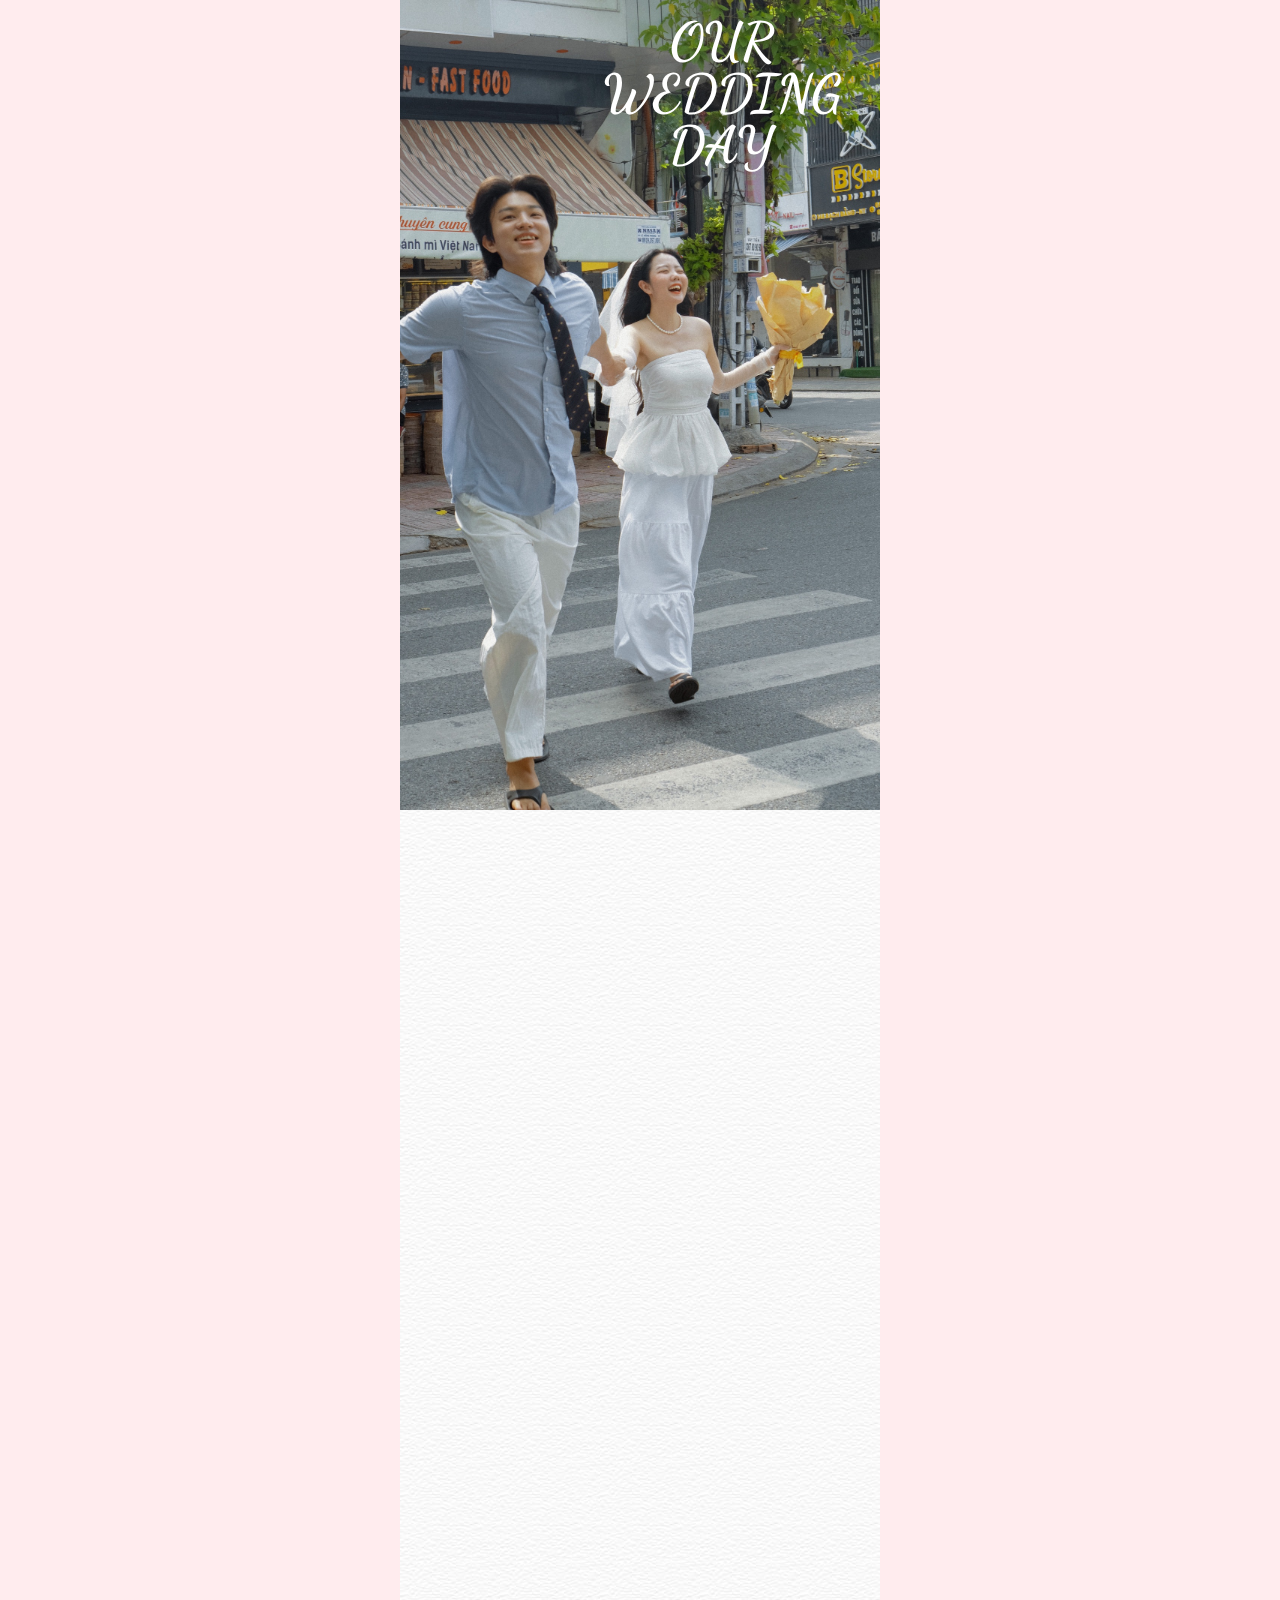
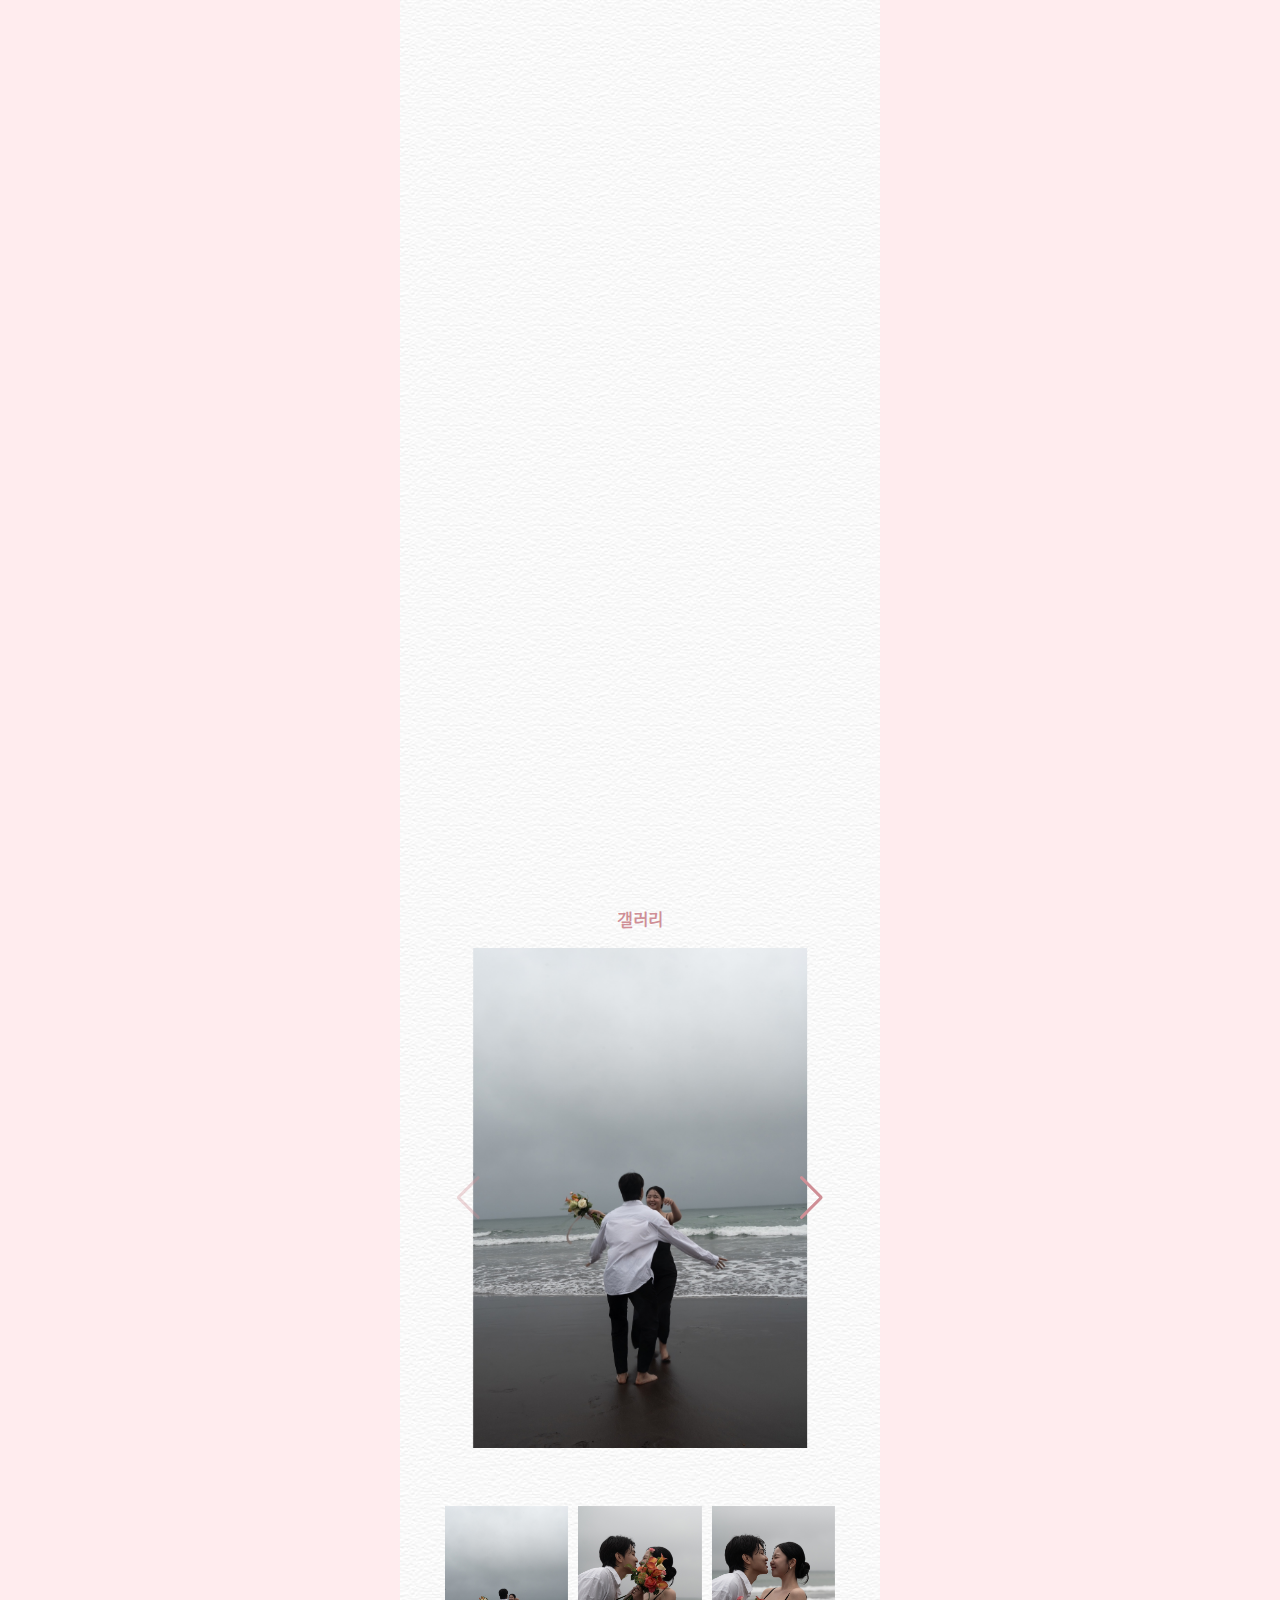
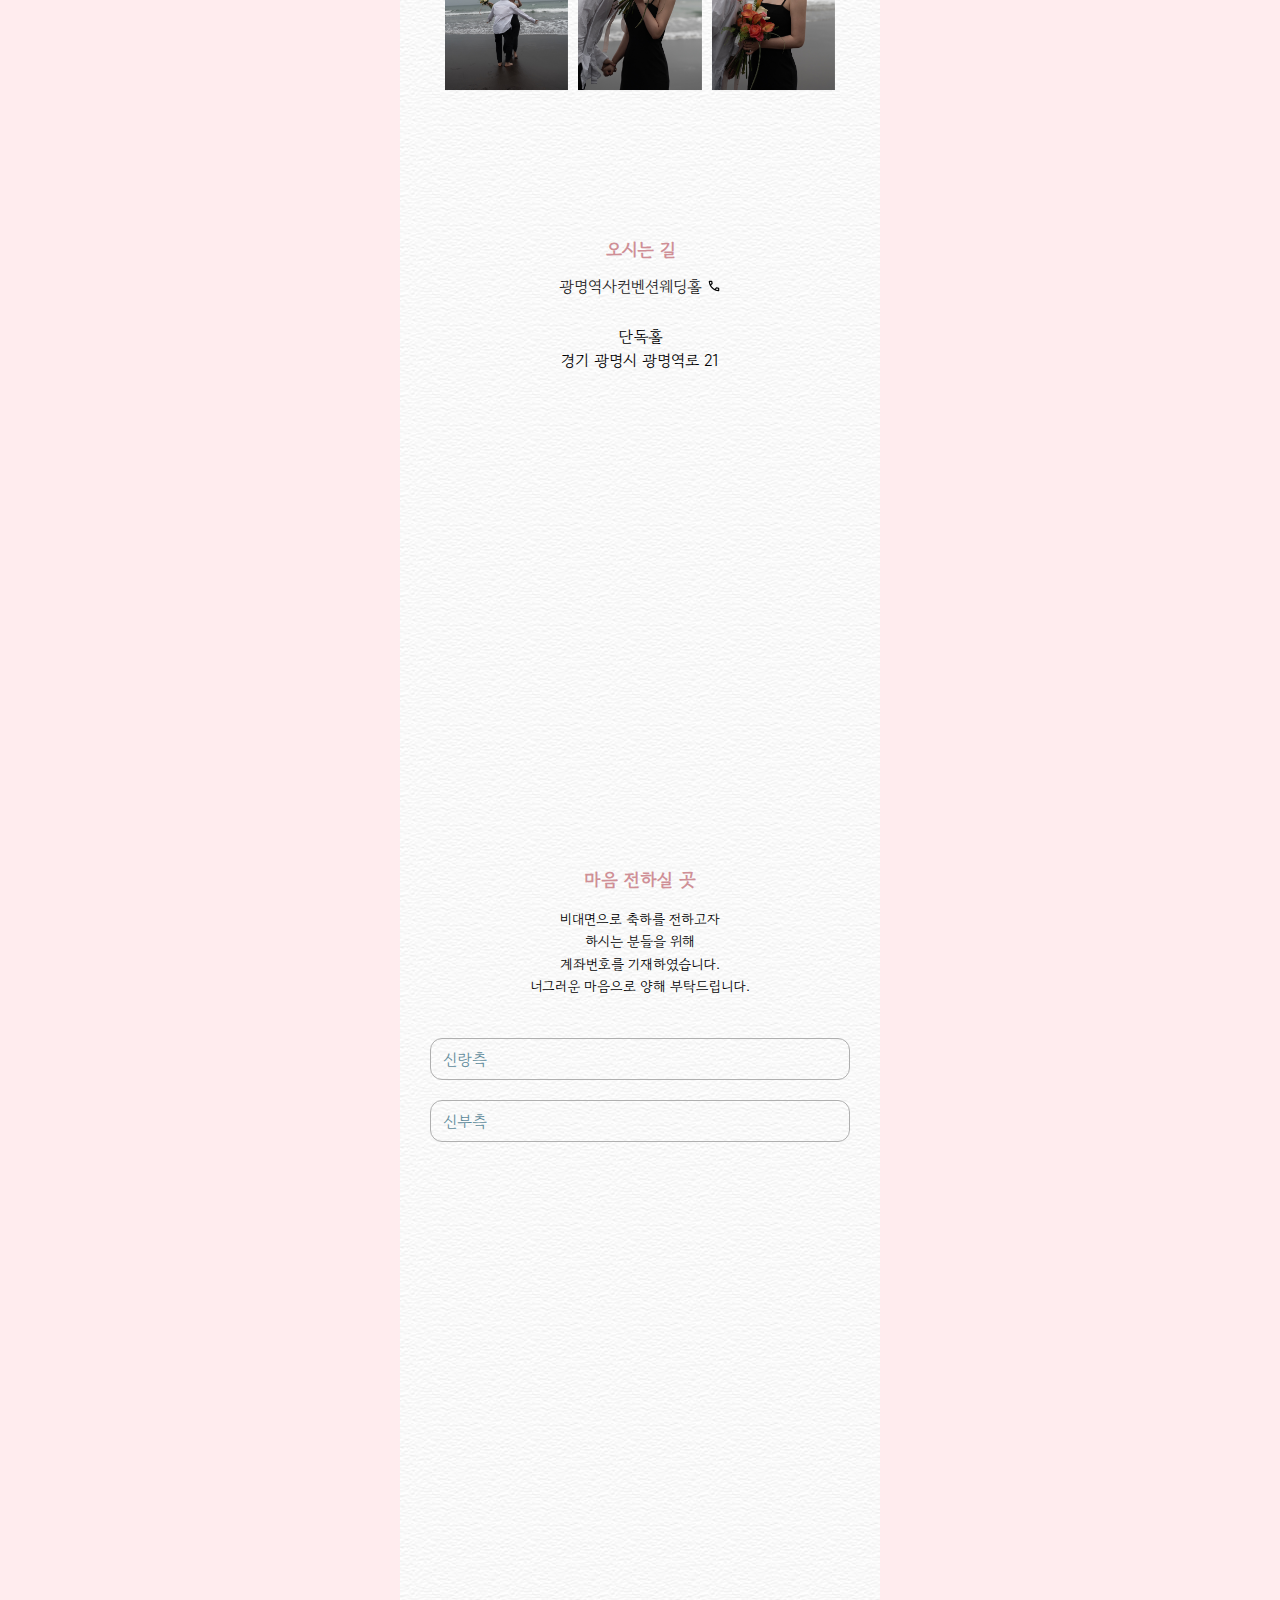
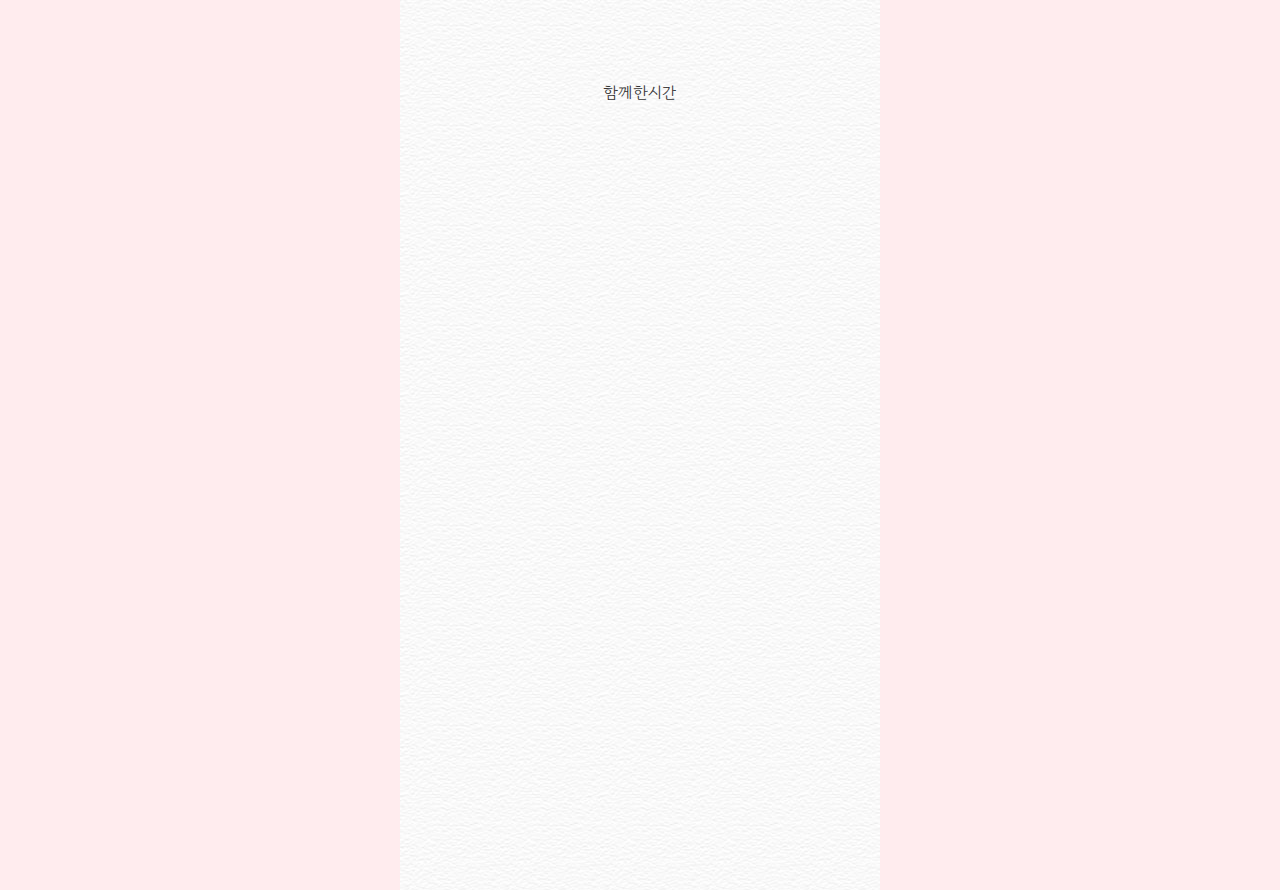
==== commit d8fc3d7a: "merge" ====
--- a/index.html
+++ b/index.html
@@ -216,7 +216,7 @@
                     너그러운 마음으로 양해 부탁드립니다.
                 </p>
                 <div class="account-wrap">
-                    <div class="account-tit">신랑측</div>
+                    <div class="account-tit" onclick="collapse(this);">신랑측</div>
                     <ul class="account-list">
                         <li>
                             <div class="txt">
@@ -225,7 +225,8 @@
                                 <p>카카오 한선우</p>
                             </div>
                             <div class="btn">
-                                <a href="#">복사</a>
+                                <button class="clipboard">110-1123-324412</button>
+                                <a href="javascript:void();">복사</a>
                             </div>
                         </li>
                         <li>
@@ -235,7 +236,8 @@
                                 <p>카카오 한선우</p>
                             </div>
                             <div class="btn">
-                                <a href="#">복사</a>
+                                <button class="clipboard">110-1123-324412</button>
+                                <a href="javascript:void();">복사</a>
                             </div>
                         </li>
                         <li>
@@ -245,13 +247,14 @@
                                 <p>카카오 한선우</p>
                             </div>
                             <div class="btn">
-                                <a href="#">복사</a>
+                                <button class="clipboard">110-1123-324412</button>
+                                <a href="javascript:void();">복사</a>
                             </div>
                         </li>
                     </ul>
                 </div>
                 <div class="account-wrap">
-                    <div class="account-tit">신부측</div>
+                    <div class="account-tit" onclick="collapse(this);">신부측</div>
                     <ul class="account-list">
                         <li>
                             <div class="txt">
@@ -260,7 +263,8 @@
                                 <p>카카오 박주홍</p>
                             </div>
                             <div class="btn">
-                                <a href="#">복사</a>
+                                <button class="clipboard">110-1123-324412</button>
+                                <a href="javascript:void();">복사</a>
                             </div>
                         </li>
                         <li>
@@ -270,7 +274,8 @@
                                 <p>카카오 박주홍</p>
                             </div>
                             <div class="btn">
-                                <a href="#">복사</a>
+                                <button class="clipboard">110-1123-324412</button>
+                                <a href="javascript:void();">복사</a>
                             </div>
                         </li>
                         <li>
@@ -280,7 +285,8 @@
                                 <p>카카오 박주홍</p>
                             </div>
                             <div class="btn">
-                                <a href="#">복사</a>
+                                <button class="clipboard">110-1123-324412</button>
+                                <a href="javascript:void();">복사</a>
                             </div>
                         </li>
                     </ul>
@@ -290,8 +296,10 @@
         <div class="container last">
             <div class="reveal">
                 <p>함께한시간</p>
-                <p></p>
-               
+                <p class="dDay"></p>
+                <div class="image-wrap">
+                    <img src="assets/img/2.png" alt="">
+                </div>
             </div>
         </div>
     </div>
@@ -323,6 +331,8 @@
             "mapHeight" : "360"
         }).render();
     </script>
+    <script>
+    </script>
      <script src="assets/js/common.js"></script>    
 </body>
 </html>--- a/assets/css/common2.css
+++ b/assets/css/common2.css
@@ -344,9 +344,84 @@
 }
 .infomation {
     text-align: center;
+    padding:0 30px;
+    box-sizing: border-box;
 }
 .infomation .sub-txt {
     line-height: 1.6;
     font-size: 14px;
 }
-.infomation .account-tit {}+.infomation .account-tit {
+    padding: 12px;
+    border: 1px solid #afafaf;
+    border-radius: 12px;
+    text-align: left;
+    color: #5f8b9b;
+}
+.infomation .account-wrap {
+    margin-top: 40px;
+}
+.infomation .account-wrap + .account-wrap {
+    margin-top:20px;
+}
+.infomation .account-list {
+    max-height: 0;
+    display: none;
+}
+.infomation .account-tit.active + .account-list {
+    display: block;
+}
+
+.infomation .account-list li {
+    display: flex;
+    align-items: center;
+    justify-content: space-between;
+    border-bottom: 1px solid #afafaf;
+    padding: 12px;
+    box-sizing: border-box;
+    border: 1px solid #afafaf;
+    border-top: 0;
+    border-top-left-radius: 12px;
+    border-top-right-radius: 12px;
+    border-bottom-left-radius: 12px;
+    border-bottom-right-radius: 12px;
+}
+.infomation .account-list .txt {
+    text-align: left;
+}
+.infomation .account-list .txt strong {
+    display: block;
+    margin:8px 0;
+    color: #5f8b9b;
+    font-weight: bold;
+}
+.infomation .account-list p {
+    margin:3px 0;
+    font-size: 14px;
+    color: #333;
+    line-height: normal;
+}
+.infomation .btn button {
+display: none;
+}
+.infomation .btn a {
+    border-radius: 4px;
+    color: #5d5d5d;
+    box-shadow: 2px 2px 3px -1px rgba(0, 0, 0, 0.1);
+    text-decoration: none;
+    padding: 4px 12px;
+    font-size: 14px;
+    font-weight: bold;
+    border: 1px solid #5d5d5d;
+}
+.last {
+    text-align: center;
+}
+.last p {
+    font-size: 16px;
+    color:#333;
+    line-height: normal;
+}
+.last .image-wrap {
+    margin-top: 60px;
+}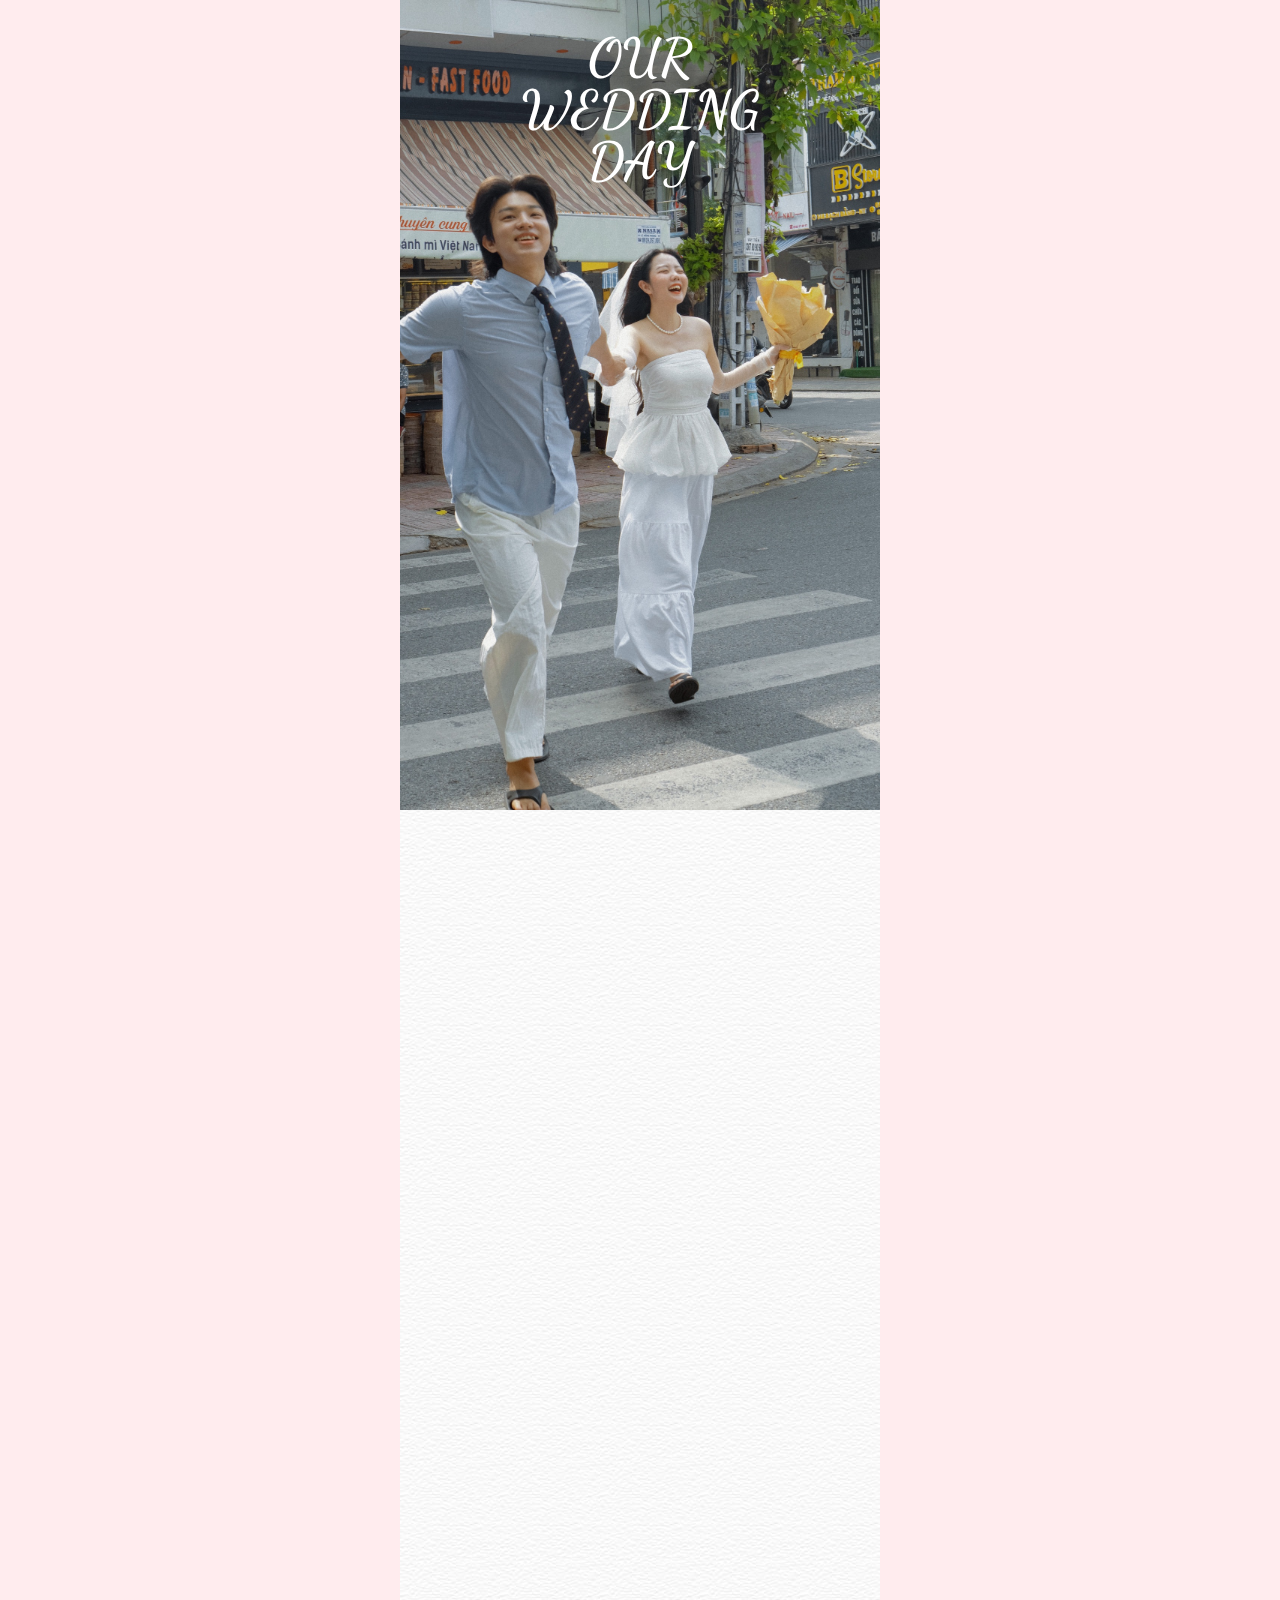
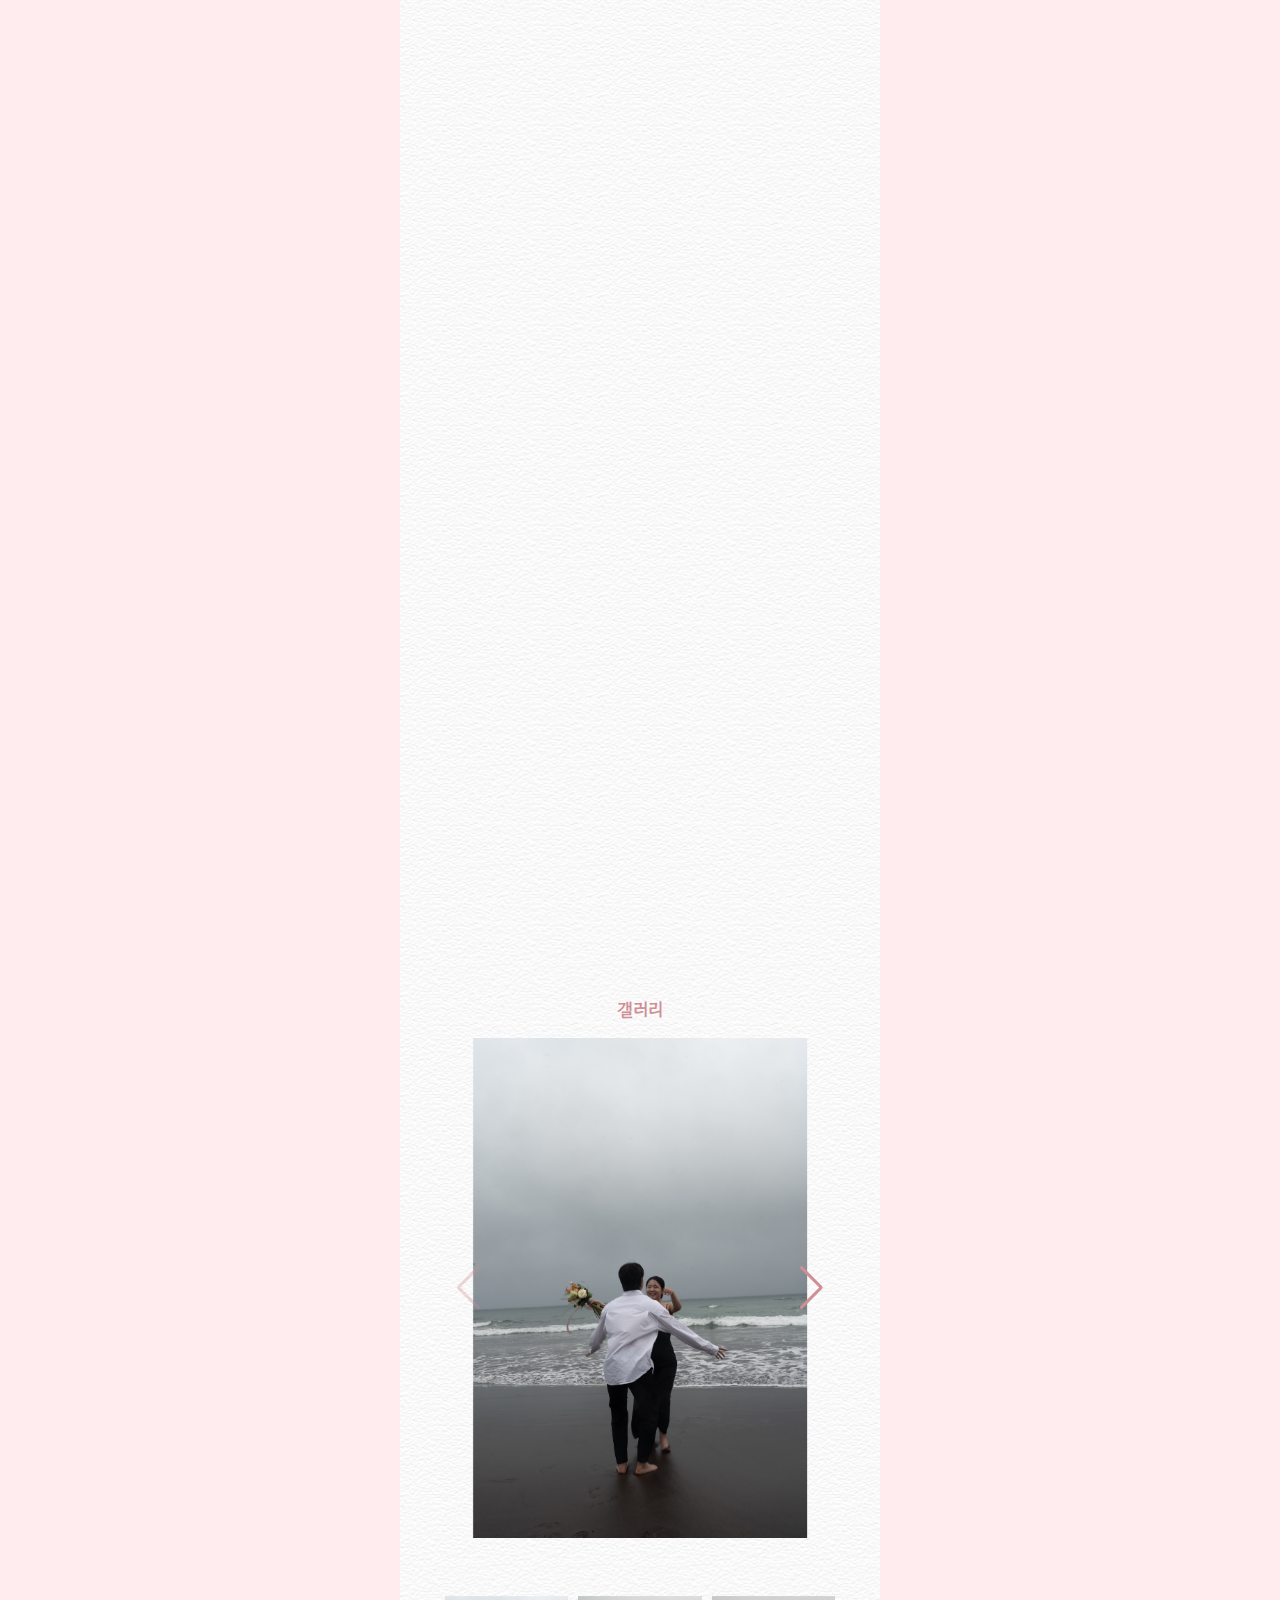
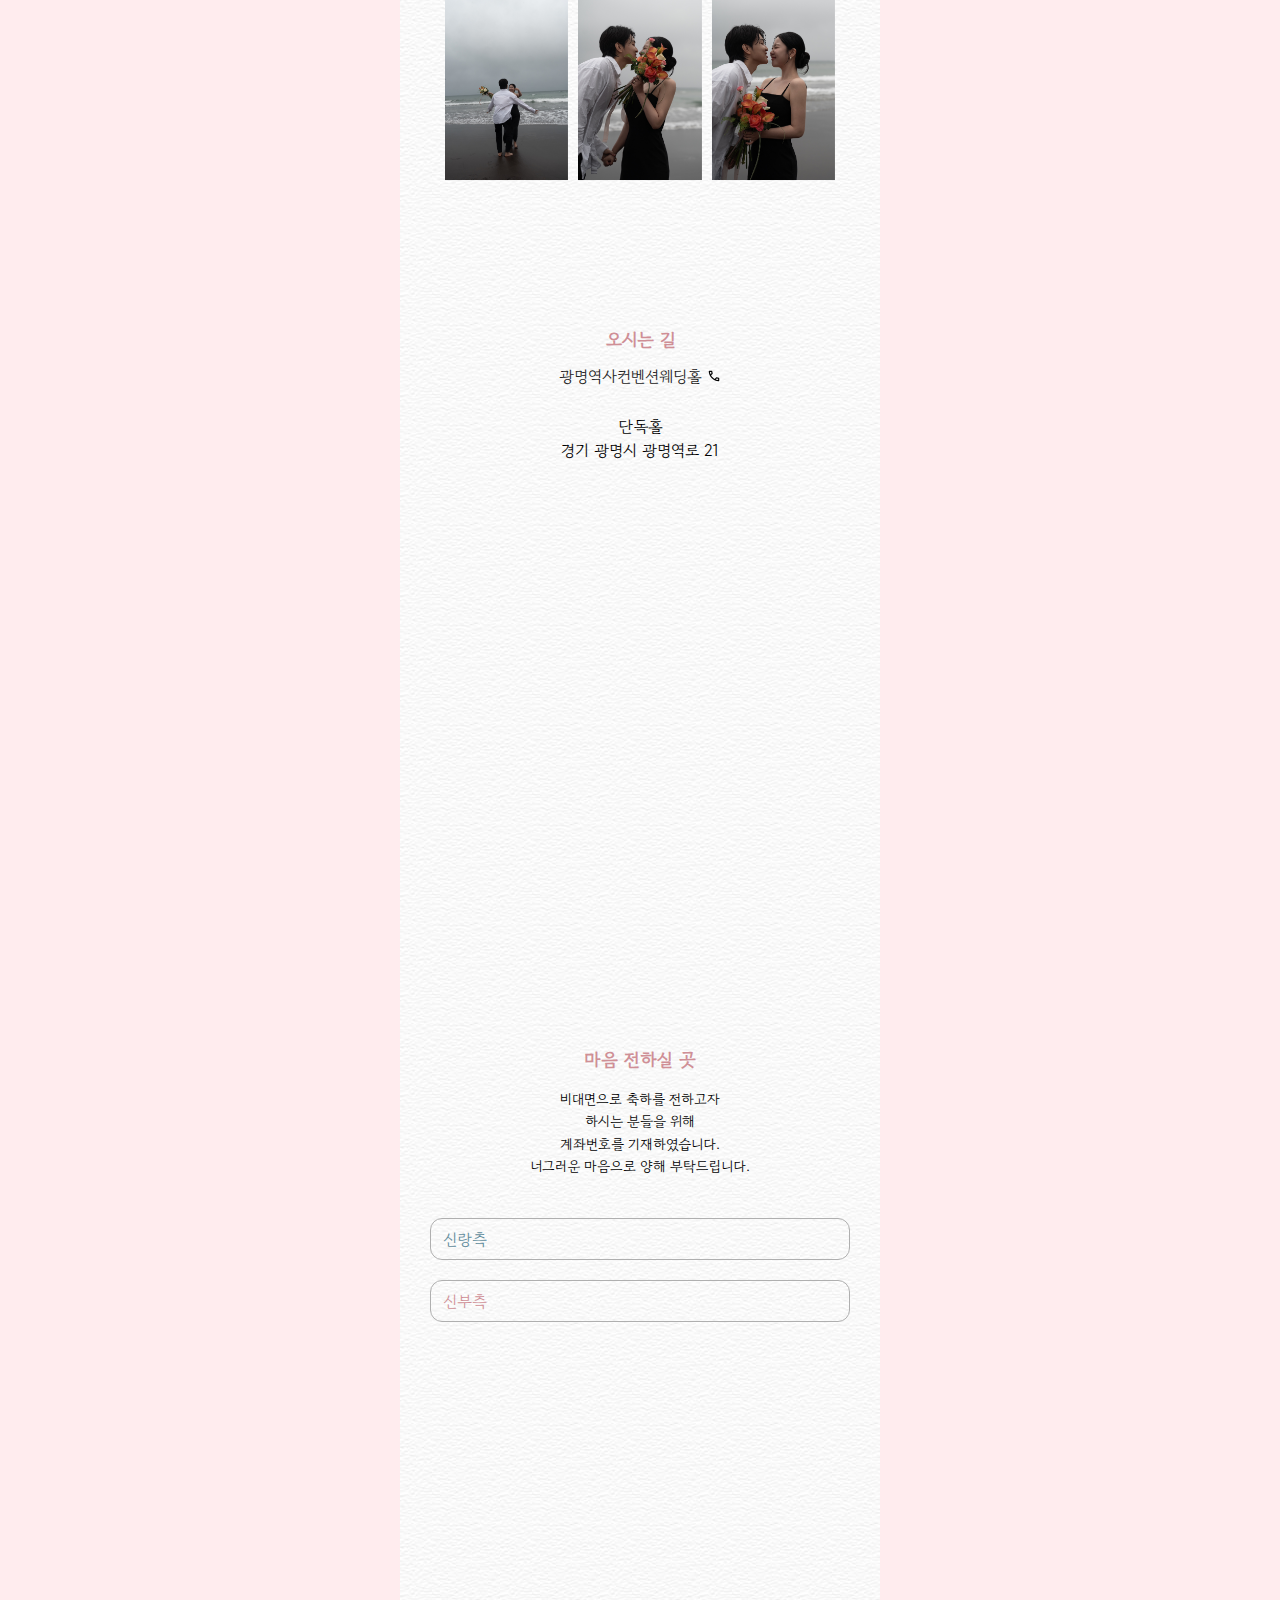
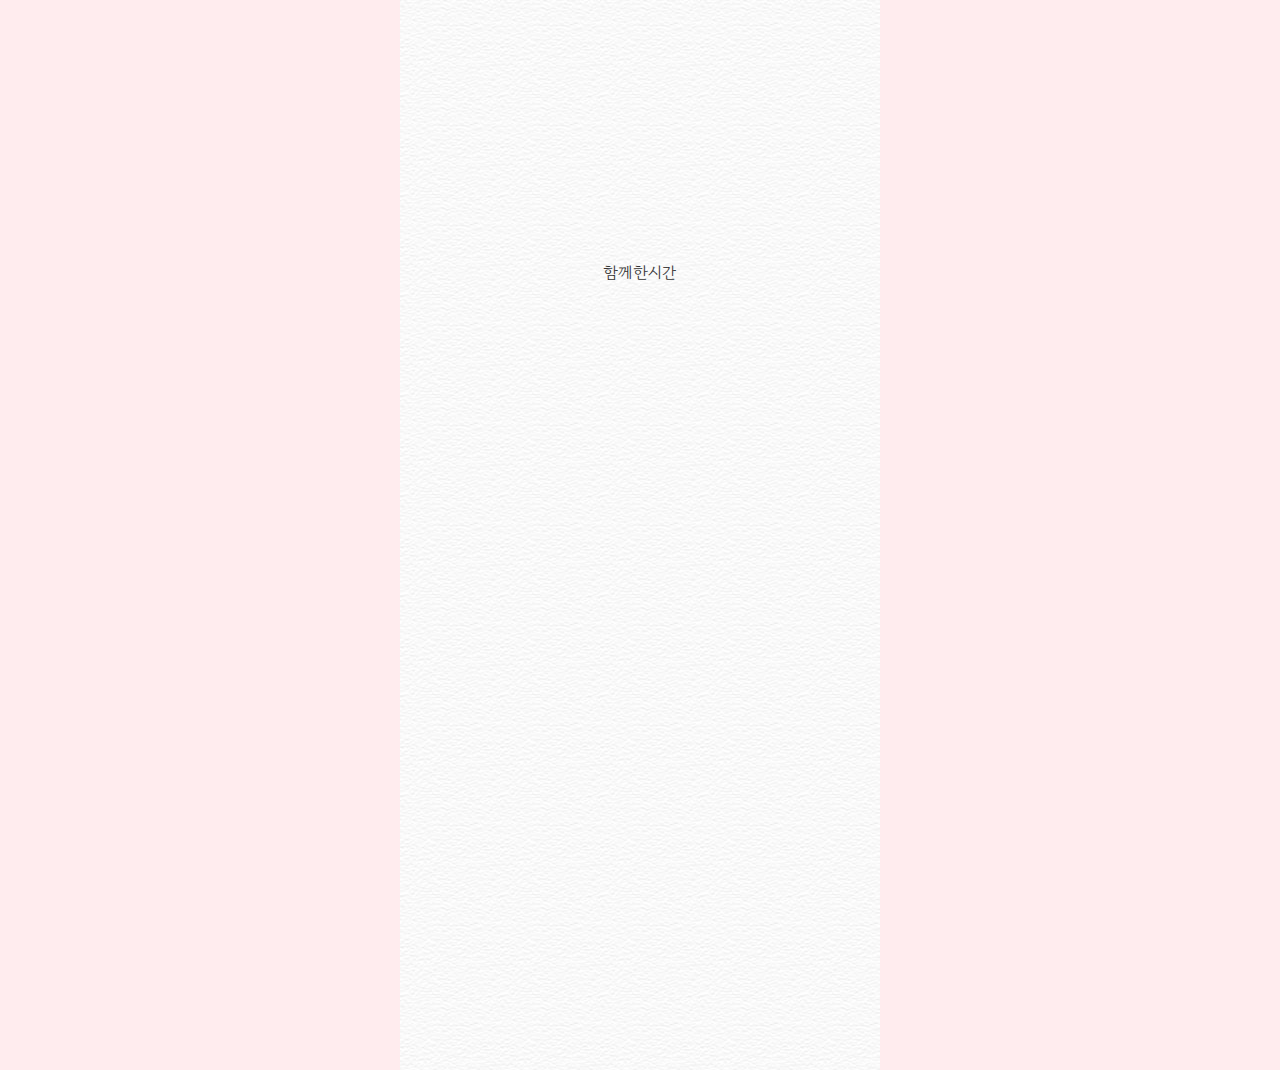
==== commit 7904a157: "add particle" ====
--- a/index.html
+++ b/index.html
@@ -3,24 +3,26 @@
 <head>
     <meta charset="UTF-8">
     <meta name="viewport" content="width=device-width, initial-scale=1.0">
-    <title>Document</title>
+    <title>한선우 ♥ 박주홍 결혼합니다.</title>
+    <meta property="og:title" content="한선우 ♥ 박주홍 결혼합니다.">
+    <meta property="og:type" content="website">
+    <meta property="og:description" content="2024년 9월 1일 일요일 오후 3시">
+    <meta property="og:locale" content="ko_KR">
+    <meta property="og:image" content="assets/img/main3.jpeg" /> 
+    <meta property="og:title" content="웹사이트 이름" /> 
     <link rel="stylesheet" href="assets/css/reset.css">
     <link rel="stylesheet" href="assets/css/font.css">
     <link rel="stylesheet" href="assets/css/common2.css">
     <link rel="preconnect" href="https://fonts.googleapis.com">
     <link rel="preconnect" href="https://fonts.gstatic.com" crossorigin>
     <link href="https://fonts.googleapis.com/css2?family=Gowun+Dodum&display=swap" rel="stylesheet">
-   
-    <link
-  rel="stylesheet"
-  href="https://cdn.jsdelivr.net/npm/swiper@11/swiper-bundle.min.css"
-/>
-
-<script src="https://cdn.jsdelivr.net/npm/swiper@11/swiper-bundle.min.js"></script>
-<script charset="UTF-8" class="daum_roughmap_loader_script" src="https://ssl.daumcdn.net/dmaps/map_js_init/roughmapLoader.js"></script>
+    <link rel="stylesheet" href="https://cdn.jsdelivr.net/npm/swiper@11/swiper-bundle.min.css" />
+    <script src="https://cdn.jsdelivr.net/npm/swiper@11/swiper-bundle.min.js"></script>
+    <script charset="UTF-8" class="daum_roughmap_loader_script" src="https://ssl.daumcdn.net/dmaps/map_js_init/roughmapLoader.js"></script>
 </head>
 <body>
     <div class="wrap">
+        <div id="particle"></div>
         <div class="container main">
             <h2 class="fadeup txt">Our<br>Wedding<br>Day</h2>
             <div class="fadeup">
@@ -221,34 +223,31 @@
                         <li>
                             <div class="txt">
                                 <strong>신랑</strong>
-                                <p>110-1123-324412</p>
+                                <p id="account1">110-1123-324412</p>
                                 <p>카카오 한선우</p>
                             </div>
                             <div class="btn">
-                                <button class="clipboard">110-1123-324412</button>
-                                <a href="javascript:void();">복사</a>
+                                <a href="javascript:void();" onclick="copy('account1');return false;">복사</a>
                             </div>
                         </li>
                         <li>
                             <div class="txt">
                                 <strong>신랑 아버지</strong>
-                                <p>110-1123-324412</p>
+                                <p id="account2">110-1123-324412</p>
                                 <p>카카오 한선우</p>
                             </div>
                             <div class="btn">
-                                <button class="clipboard">110-1123-324412</button>
-                                <a href="javascript:void();">복사</a>
+                                <a href="javascript:void();" onclick="copy('account2');return false;">복사</a>
                             </div>
                         </li>
                         <li>
                             <div class="txt">
                                 <strong>신랑 어머니</strong>
-                                <p>110-1123-324412</p>
+                                <p id="account3">110-1123-324412</p>
                                 <p>카카오 한선우</p>
                             </div>
                             <div class="btn">
-                                <button class="clipboard">110-1123-324412</button>
-                                <a href="javascript:void();">복사</a>
+                                <a href="javascript:void();" onclick="copy('account3');return false;">복사</a>
                             </div>
                         </li>
                     </ul>
@@ -259,34 +258,31 @@
                         <li>
                             <div class="txt">
                                 <strong>신부</strong>
-                                <p>110-1123-324412</p>
+                                <p id="account4">110-1123-324412</p>
                                 <p>카카오 박주홍</p>
                             </div>
                             <div class="btn">
-                                <button class="clipboard">110-1123-324412</button>
-                                <a href="javascript:void();">복사</a>
+                                <a href="javascript:void();" onclick="copy('account4');return false;">복사</a>
                             </div>
                         </li>
                         <li>
                             <div class="txt">
                                 <strong>신부 아버지</strong>
-                                <p>110-1123-324412</p>
+                                <p id="account5">110-1123-324412</p>
                                 <p>카카오 박주홍</p>
                             </div>
                             <div class="btn">
-                                <button class="clipboard">110-1123-324412</button>
-                                <a href="javascript:void();">복사</a>
+                                <a href="javascript:void();" onclick="copy('account5');return false;">복사</a>
                             </div>
                         </li>
                         <li>
                             <div class="txt">
                                 <strong>신부 어머니</strong>
-                                <p>110-1123-324412</p>
+                                <p id="account6">110-1123-324412</p>
                                 <p>카카오 박주홍</p>
                             </div>
                             <div class="btn">
-                                <button class="clipboard">110-1123-324412</button>
-                                <a href="javascript:void();">복사</a>
+                                <a href="javascript:void();" onclick="copy('account6');return false;">복사</a>
                             </div>
                         </li>
                     </ul>
@@ -303,6 +299,9 @@
             </div>
         </div>
     </div>
+    <!-- <div class="mask">
+        <div id="particle"></div>
+    </div> -->
     <script>
         
     var swiper = new Swiper(".mySwiper", {
@@ -322,7 +321,6 @@
       },
     });
     </script>
-        <!-- 3. 실행 스크립트 -->
     <script charset="UTF-8">
         new daum.roughmap.Lander({
             "timestamp" : "1722229802074",
--- a/assets/css/common2.css
+++ b/assets/css/common2.css
@@ -2,6 +2,46 @@
 body {
     background:#ffecee
 }
+.mask {
+    position:absolute;
+    top: 0;
+    left: 0;
+    width: 100vw;
+    height: 100vh;
+    background:rgba(0,0,0,.8);
+    z-index: 99999;
+}
+@keyframes fallen_1 {
+    100% {
+        top: calc(100% + 20px);
+        transform: rotateX(-233070936026deg) rotateY(-1505794981590deg) rotateZ(-753941424566deg);
+   }
+}
+@keyframes fallen_2 {
+    100% {
+        top: calc(100% + 20px);
+        transform: rotateX(-2077634339070deg) rotateY(-1590228598864deg) rotateZ(-2044940232393deg);
+   }
+}
+@keyframes fallen_3 {
+    100% {
+        top: calc(100% + 20px);
+        transform: rotateX(-1102927046519deg) rotateY(-1781484039576deg) rotateZ(-1793482508272deg);
+   }
+}
+@keyframes fallen_4 {
+    100% {
+        top: calc(100% + 20px);
+        transform: rotateX(-1501826038202deg) rotateY(-320692051517deg) rotateZ(-1045719397955deg);
+   }
+}
+@keyframes fallen_5 {
+    100% {
+        top: calc(100% + 20px);
+        transform: rotateX(-236267320063deg) rotateY(-269934919128deg) rotateZ(-2059497871299deg);
+   }
+}
+
 .gowun-dodum-regular {
     font-family: "Gowun Dodum", sans-serif;
     font-weight: 400;
@@ -91,13 +131,12 @@
     text-transform: uppercase;
     font-weight: bold;
     text-align: center;
-    top: 0;
-    left: auto;
     z-index: 99;
     color: #fff;
-    right: 8%;
-    top: 2%;
+    top: 4%;
     width: 50%;
+    left: 50%;
+    transform: translateX(-50%);
 }
 
 .color,
@@ -167,7 +206,7 @@
     flex-direction: column;
     align-items: center;
     justify-content: center;
-    height: 80vh;
+    height: 90vh;
 }
 
 .calendar h2 {
@@ -178,6 +217,7 @@
     padding-left: 20%;
     margin-bottom: 20px;
     color: #cf8f96;
+    line-height: normal;
 }
 
 .calendar .cal {
@@ -314,7 +354,7 @@
 .location {
     margin-top: 120px;
     text-align: center;
-    height: 70vh;
+    height: 80vh;
 }
 .location .map {
     display: flex;
@@ -401,18 +441,20 @@
     color: #333;
     line-height: normal;
 }
-.infomation .btn button {
-display: none;
+.infomation .account-wrap:nth-of-type(2) .account-tit {
+    color:#cf8f96
+}
+.infomation .account-wrap:nth-of-type(2) .account-list .txt strong {
+    color:#cf8f96
 }
 .infomation .btn a {
     border-radius: 4px;
     color: #5d5d5d;
     box-shadow: 2px 2px 3px -1px rgba(0, 0, 0, 0.1);
     text-decoration: none;
-    padding: 4px 12px;
+    padding: 6px 16px;
     font-size: 14px;
-    font-weight: bold;
-    border: 1px solid #5d5d5d;
+    border: 1px solid #bfbfbf;
 }
 .last {
     text-align: center;
@@ -424,4 +466,6 @@
 }
 .last .image-wrap {
     margin-top: 60px;
+    border-top-left-radius: 20px;
+    border-top-right-radius: 20px;
 }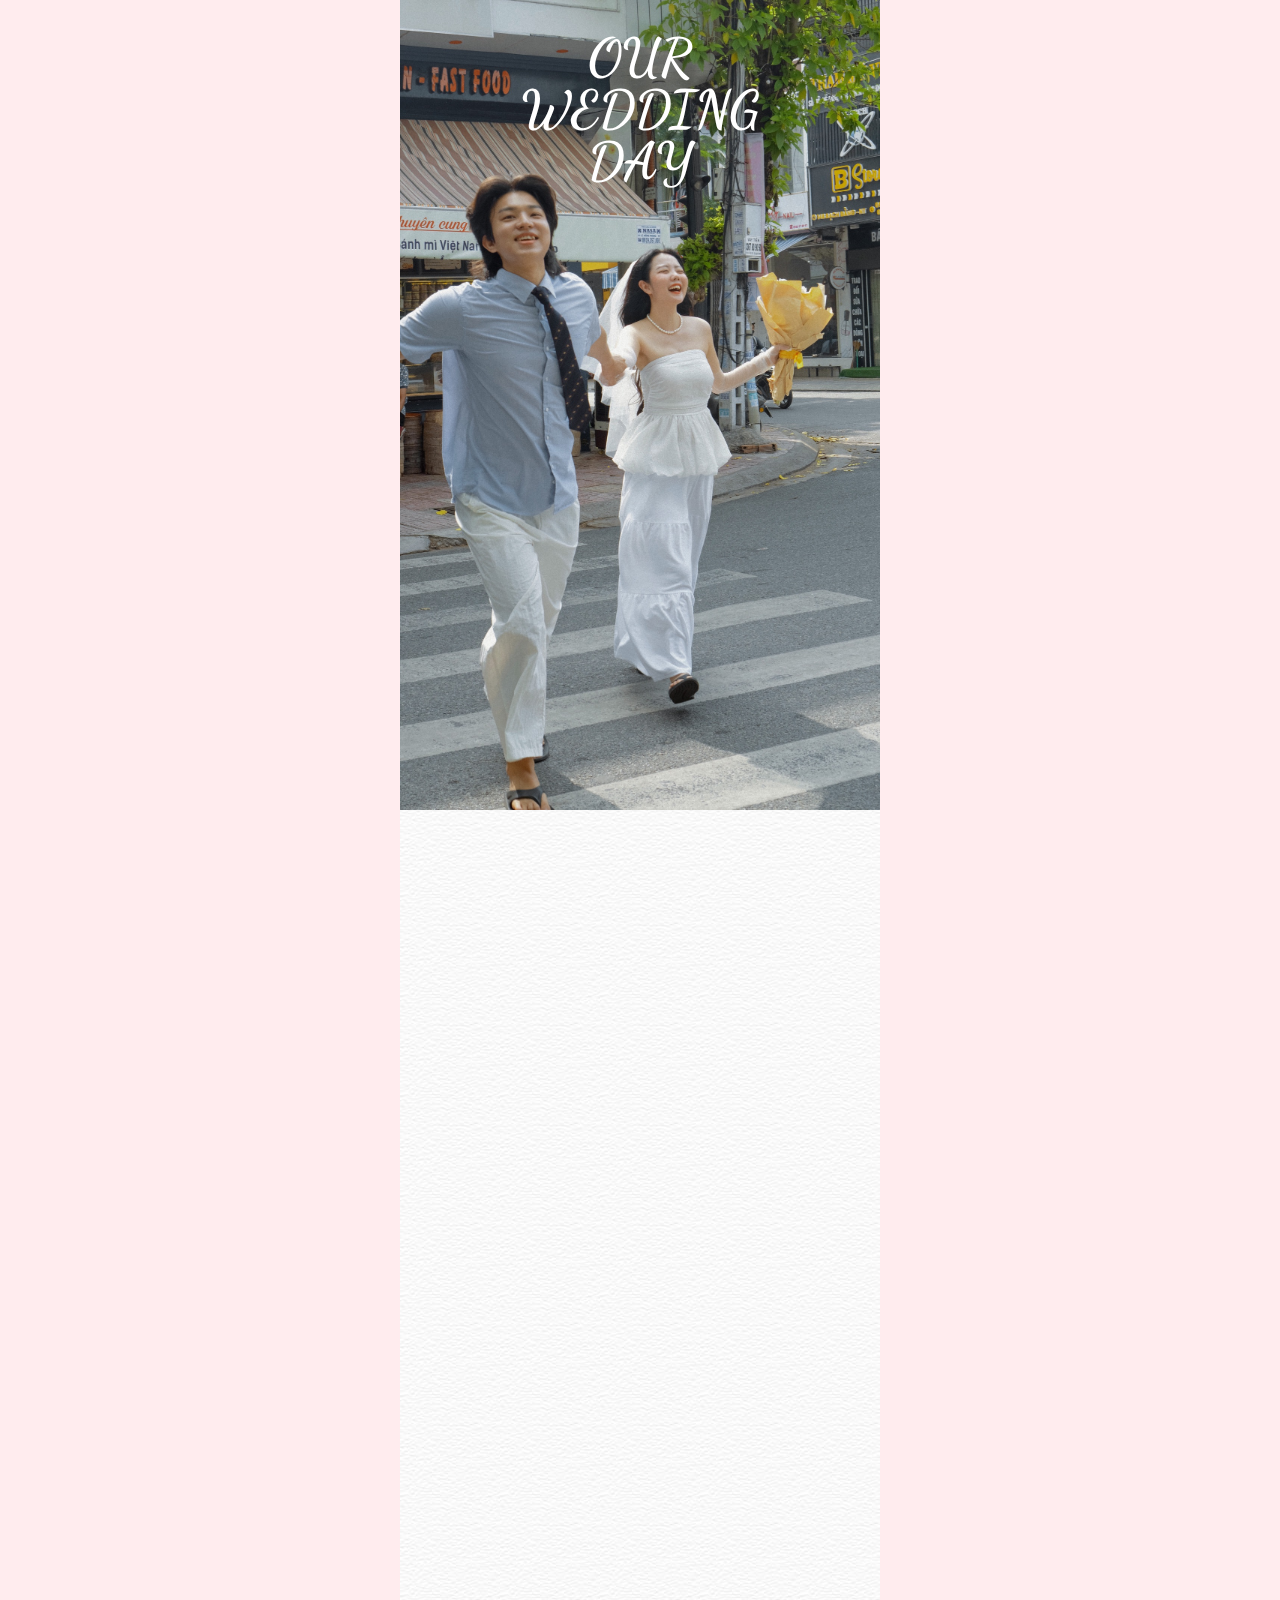
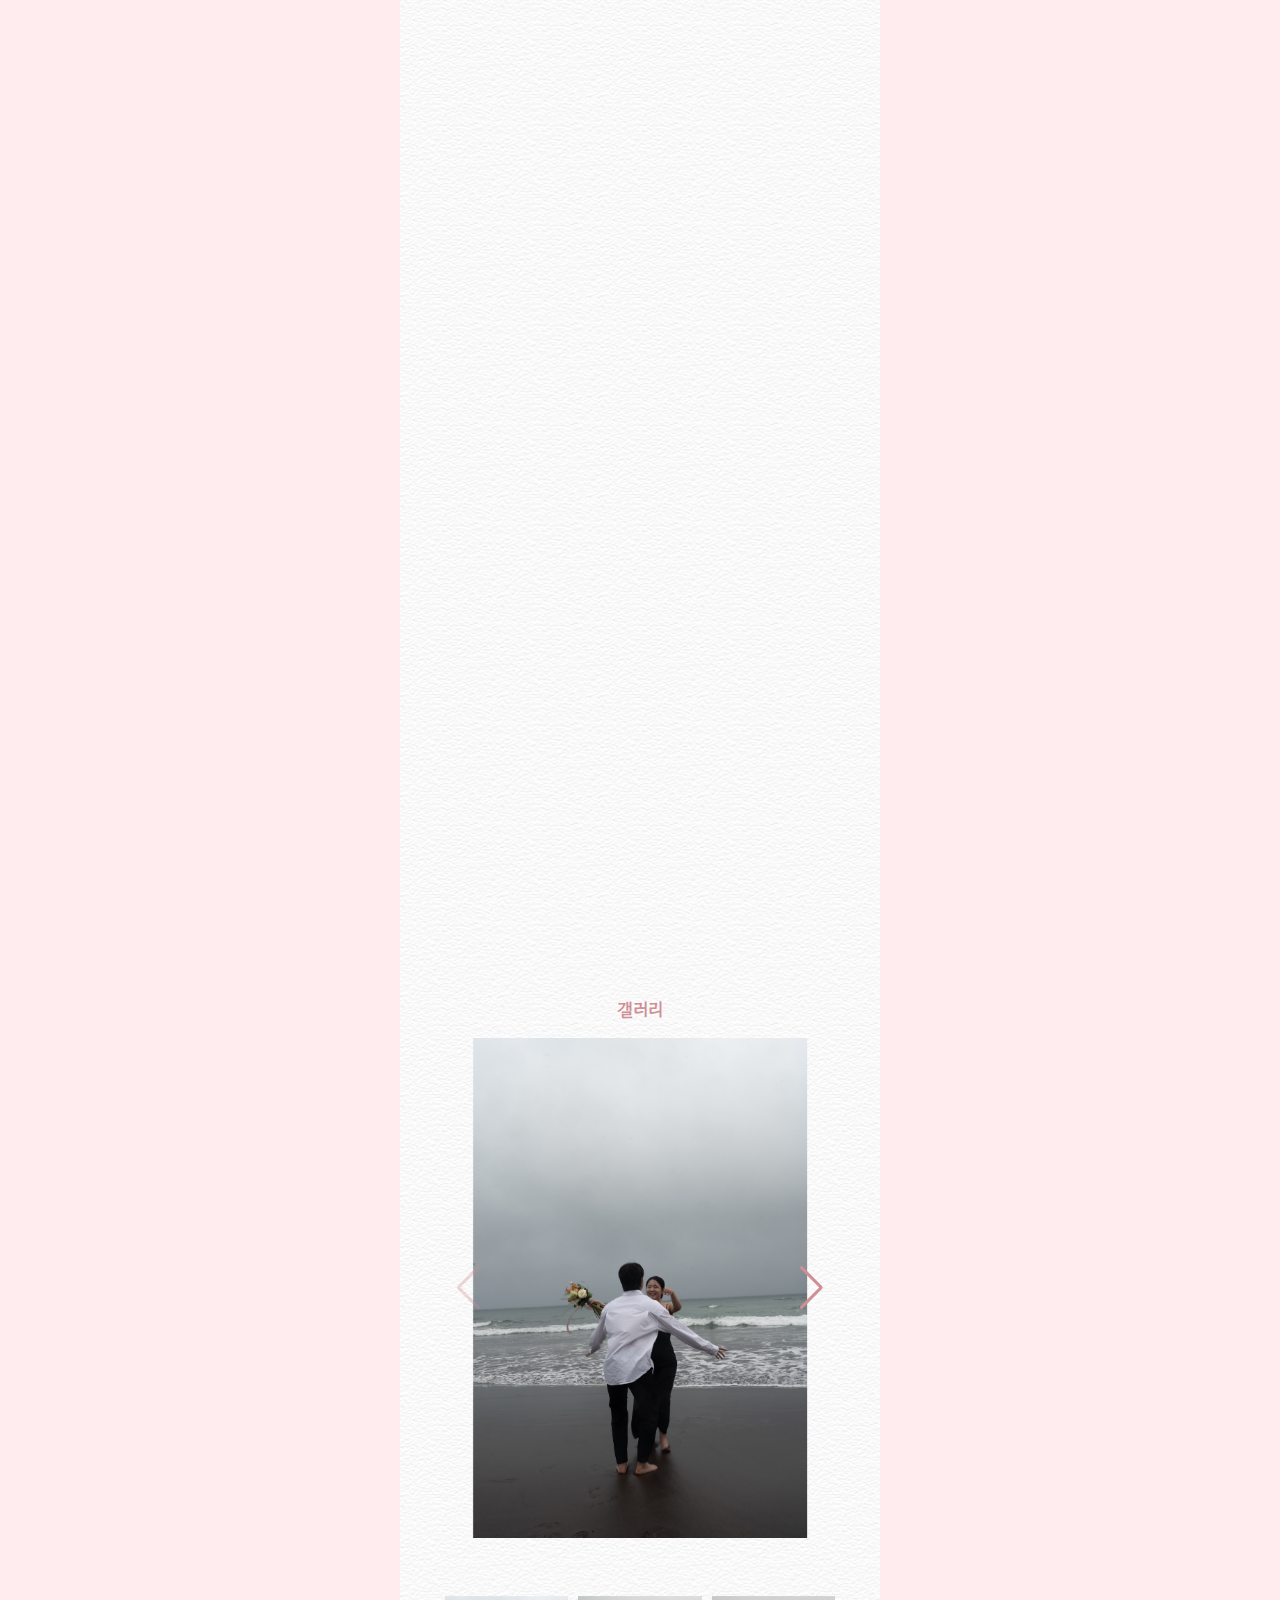
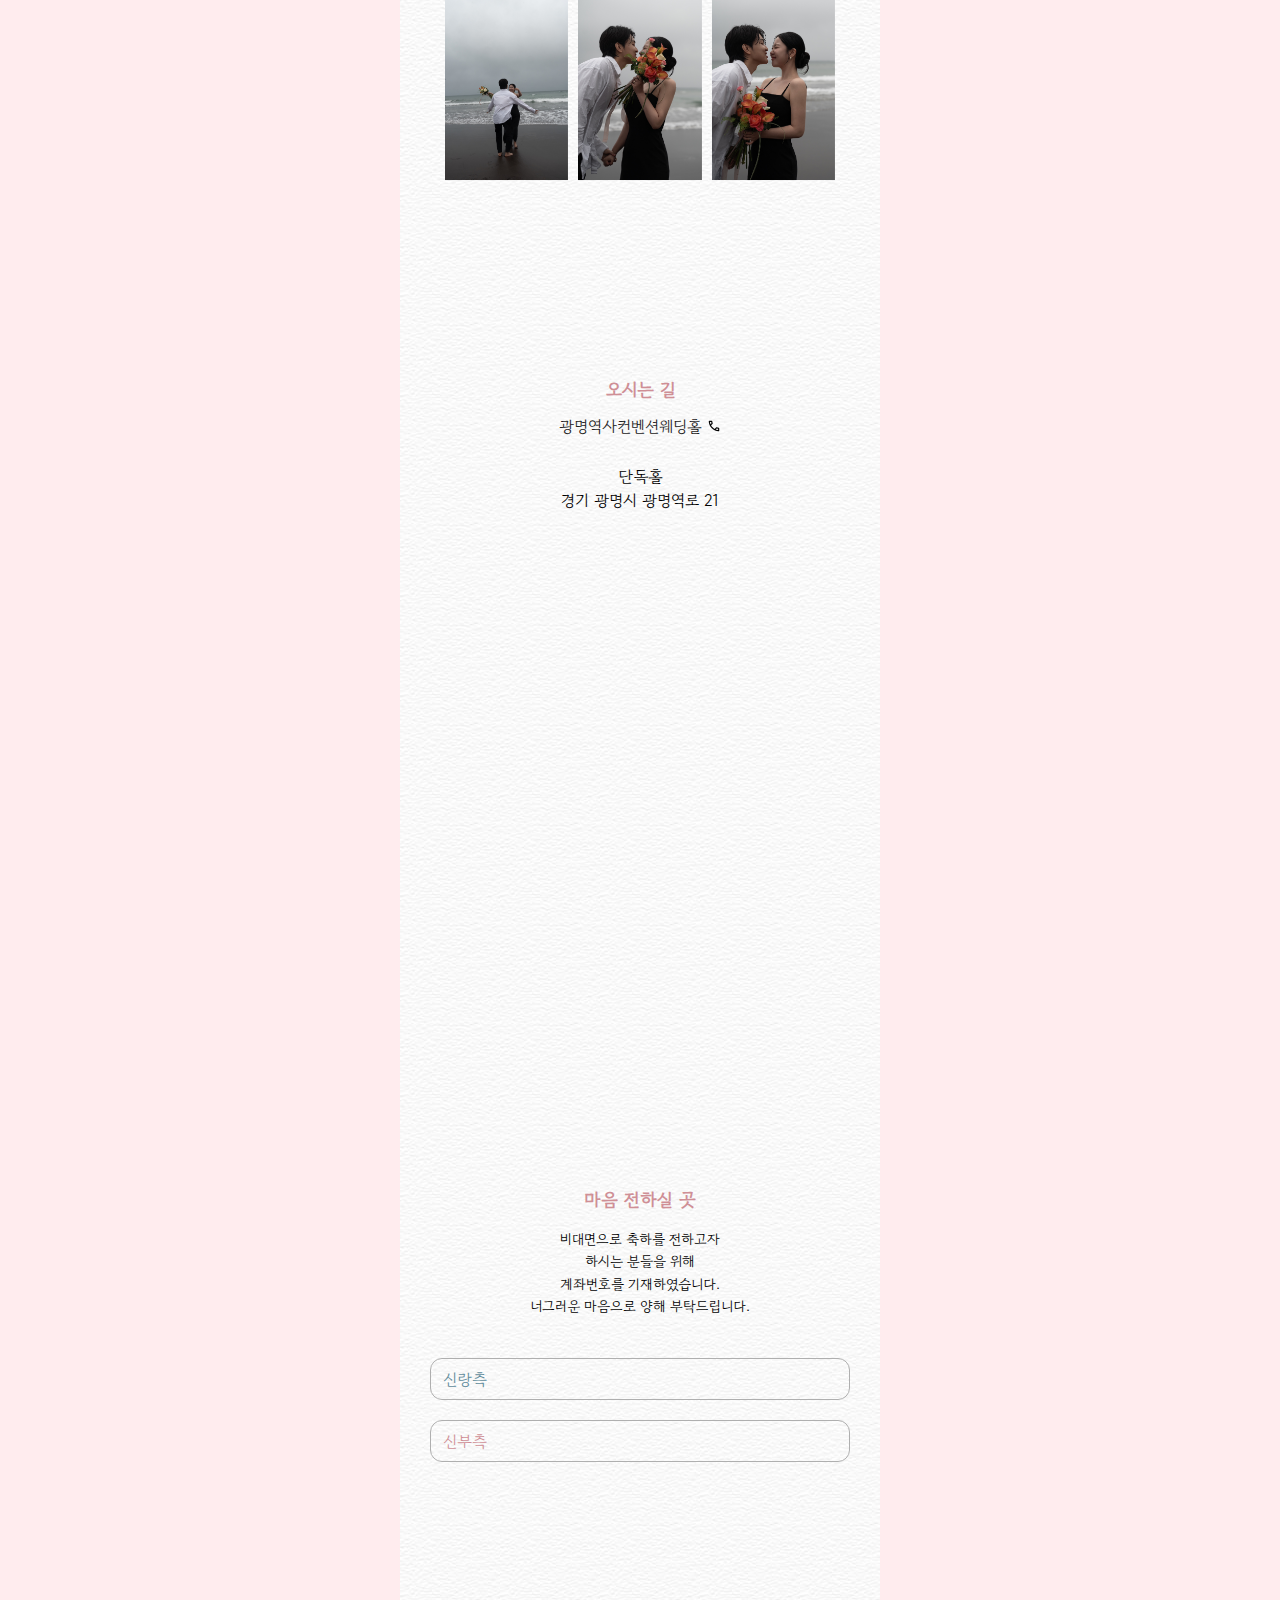
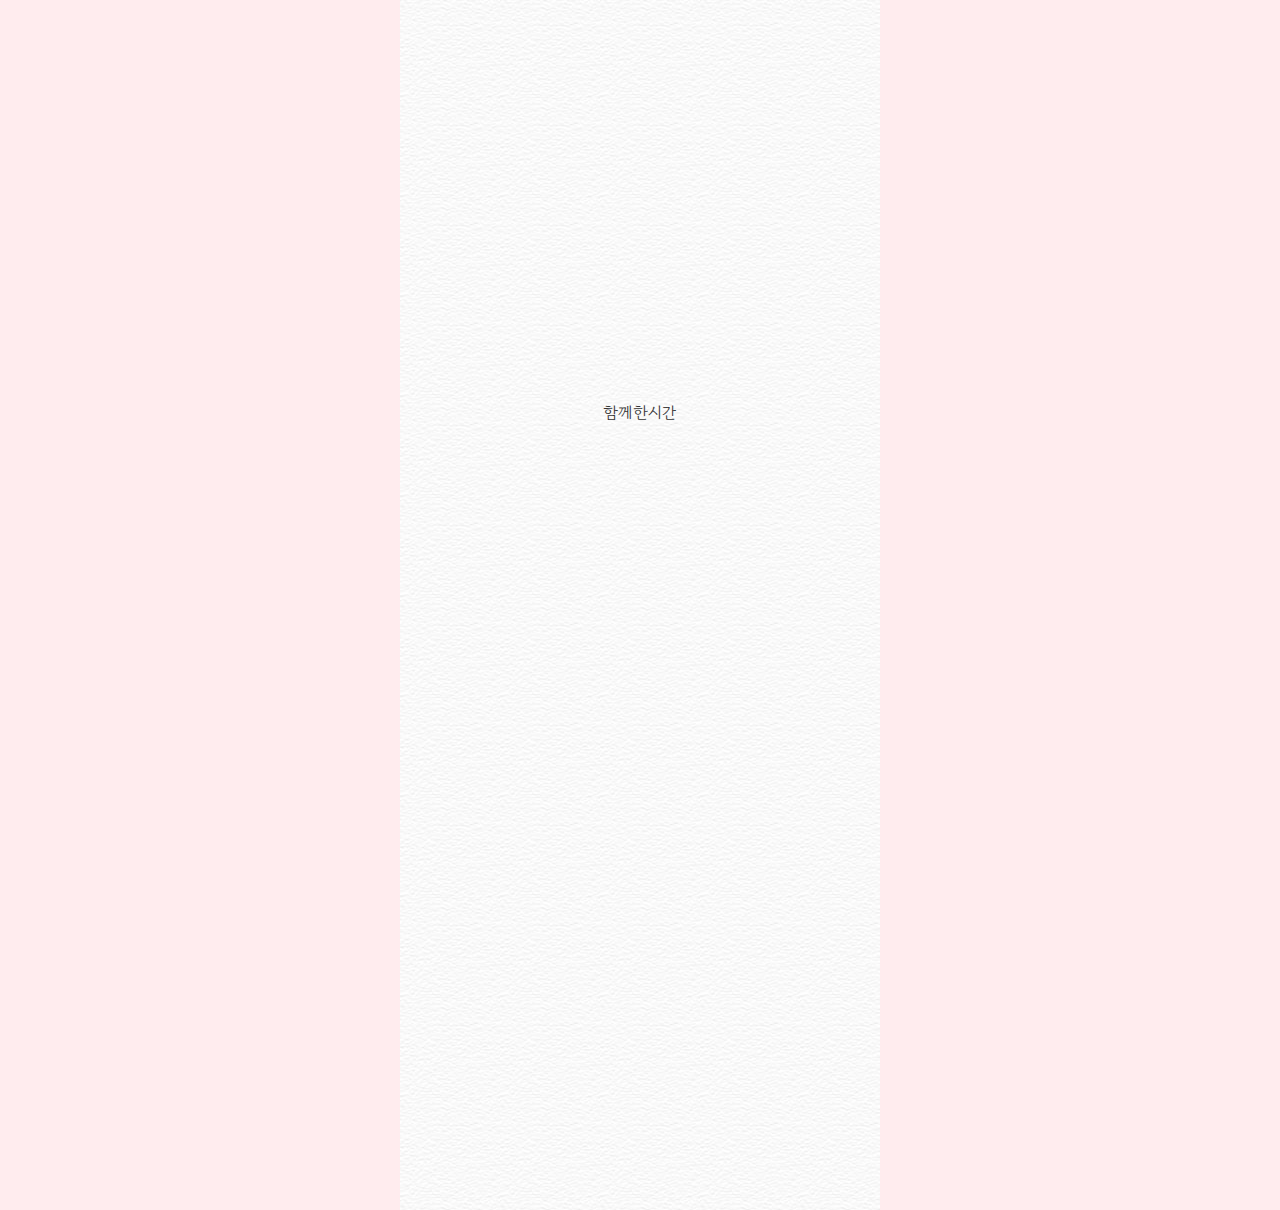
==== commit 89bd67fd: "commit" ====
--- a/index.html
+++ b/index.html
@@ -22,7 +22,7 @@
 </head>
 <body>
     <div class="wrap">
-        <div id="particle"></div>
+        
         <div class="container main">
             <h2 class="fadeup txt">Our<br>Wedding<br>Day</h2>
             <div class="fadeup">
@@ -302,6 +302,7 @@
     <!-- <div class="mask">
         <div id="particle"></div>
     </div> -->
+    <div id="particle"></div>
     <script>
         
     var swiper = new Swiper(".mySwiper", {
--- a/assets/css/common2.css
+++ b/assets/css/common2.css
@@ -1,6 +1,13 @@
 @charset "utf-8";
 body {
     background:#ffecee
+}
+.particle {
+    position:absolute;
+    top:0;
+    left: 0;
+    width: 100vw;
+    height: 100vh;
 }
 .mask {
     position:absolute;
@@ -352,9 +359,9 @@
     color: #cf8f96 !important;
 }
 .location {
-    margin-top: 120px;
-    text-align: center;
-    height: 80vh;
+    padding-top: 120px;
+    text-align: center;
+    height: 90vh;
 }
 .location .map {
     display: flex;
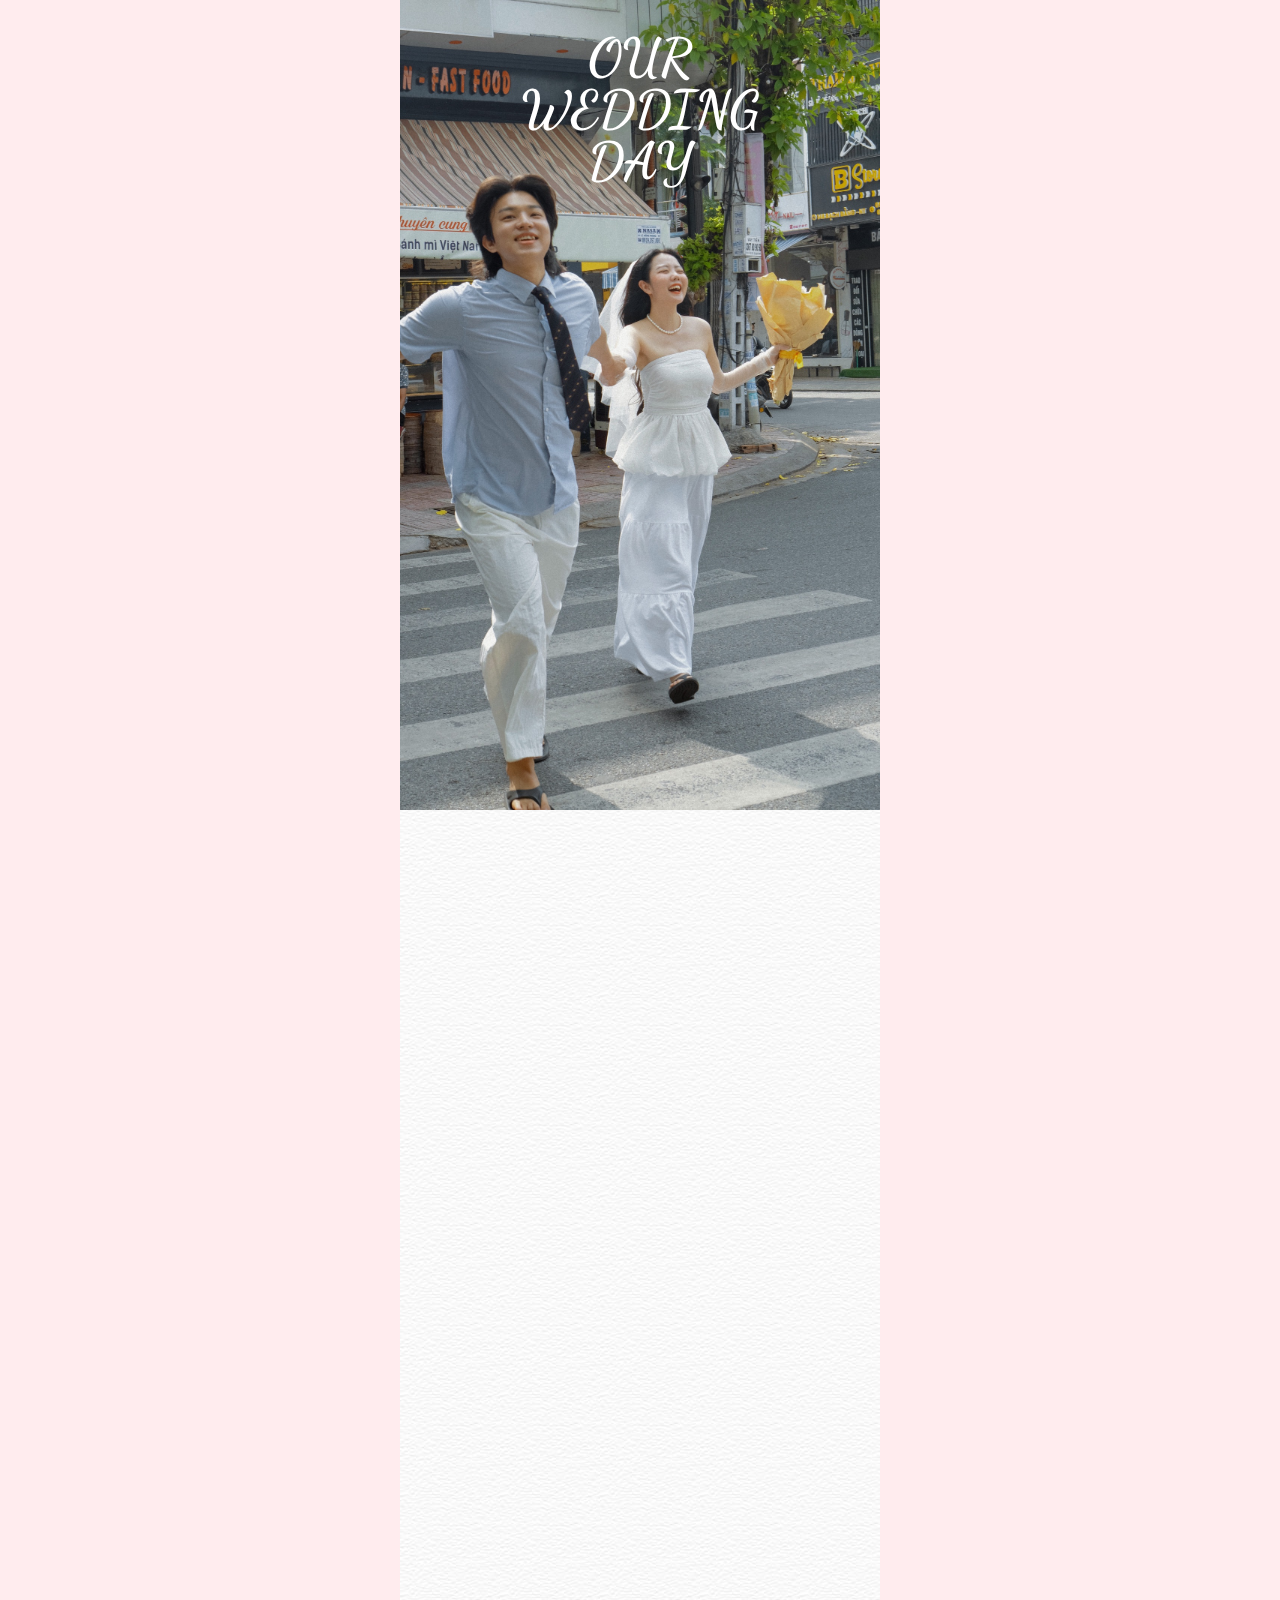
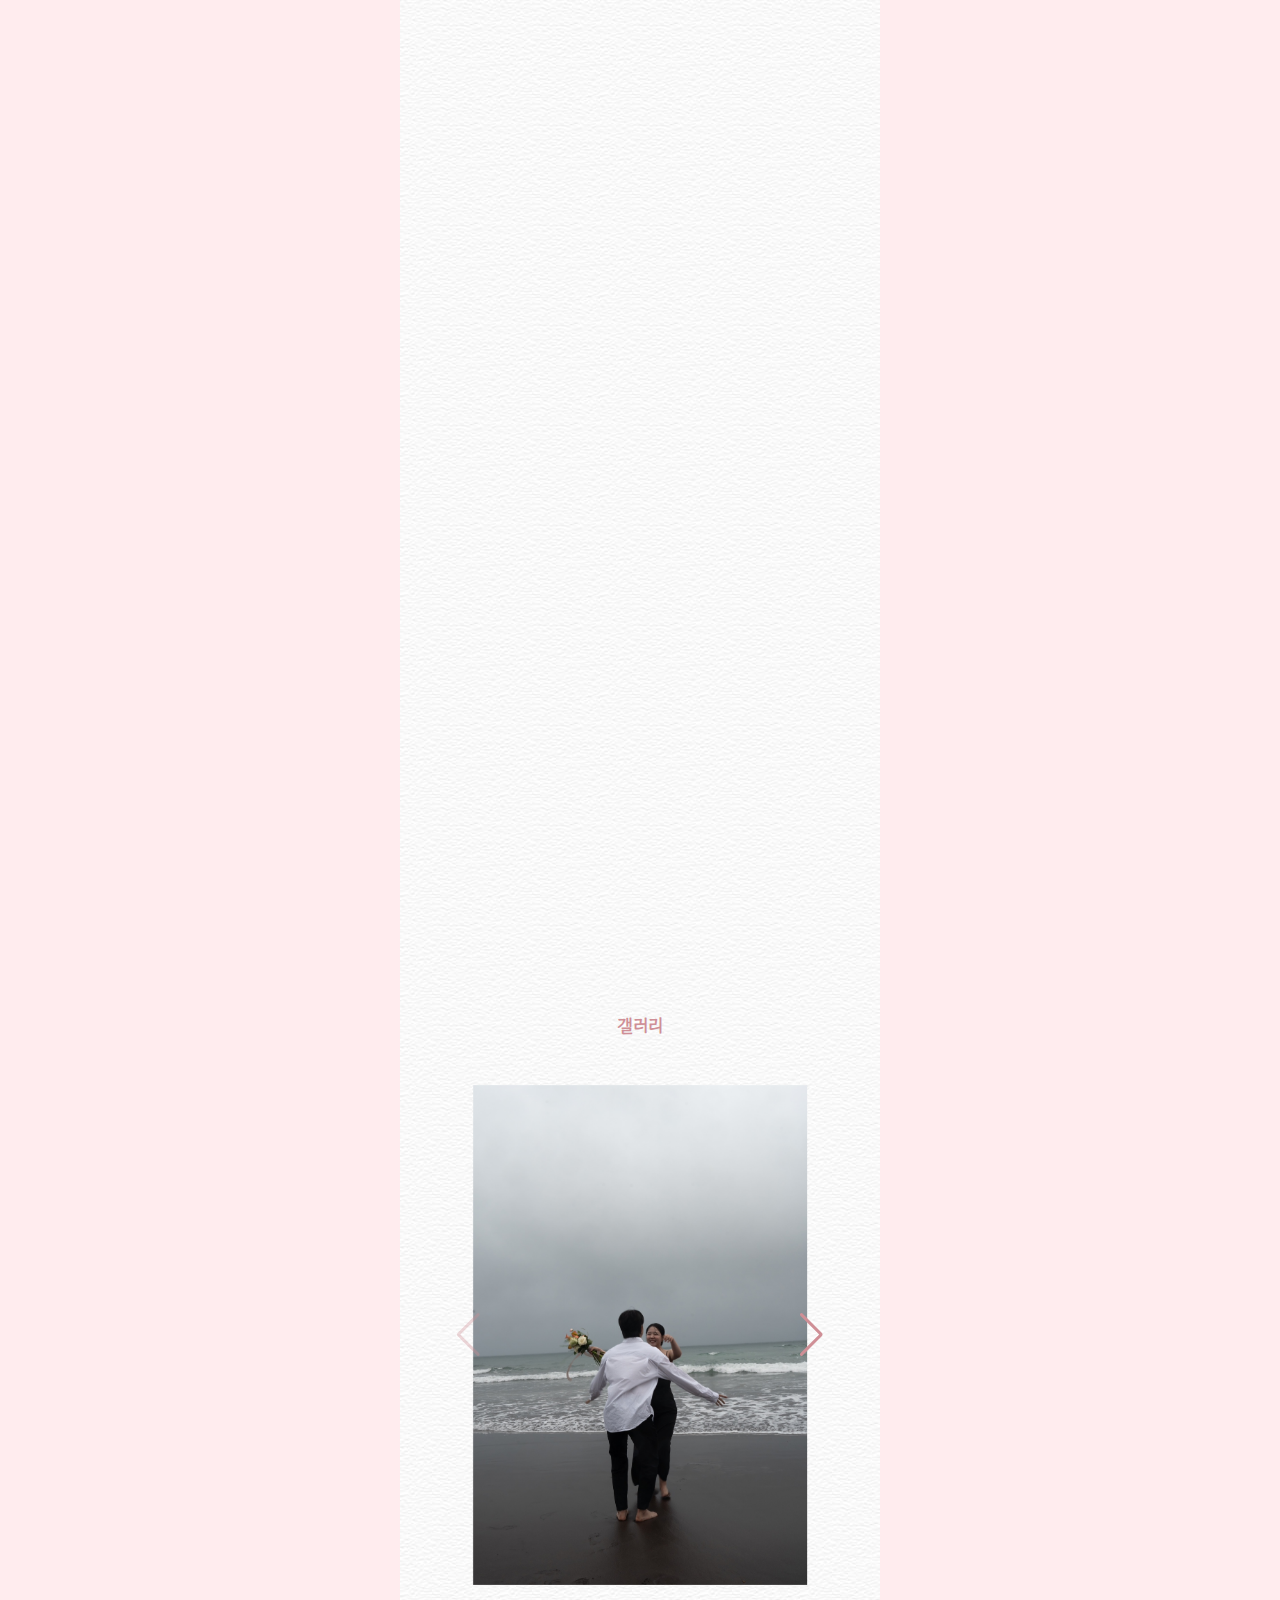
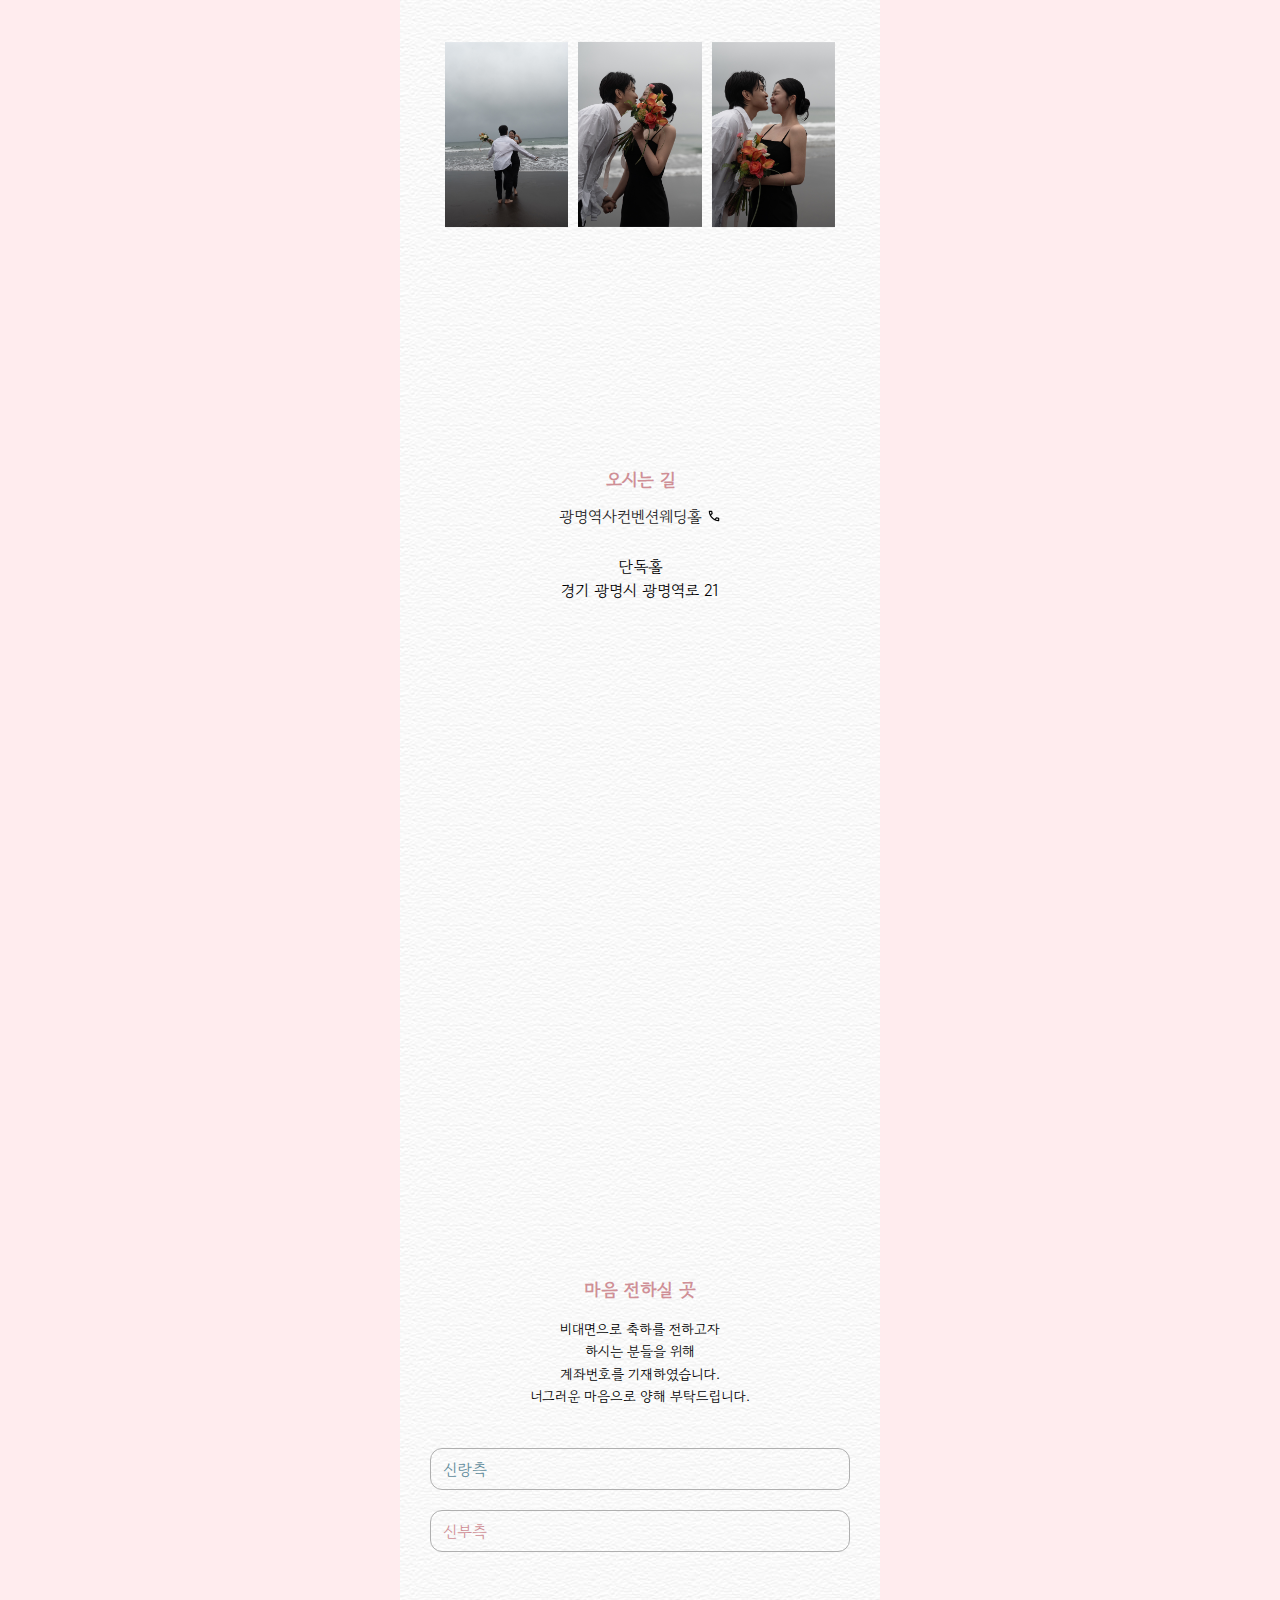
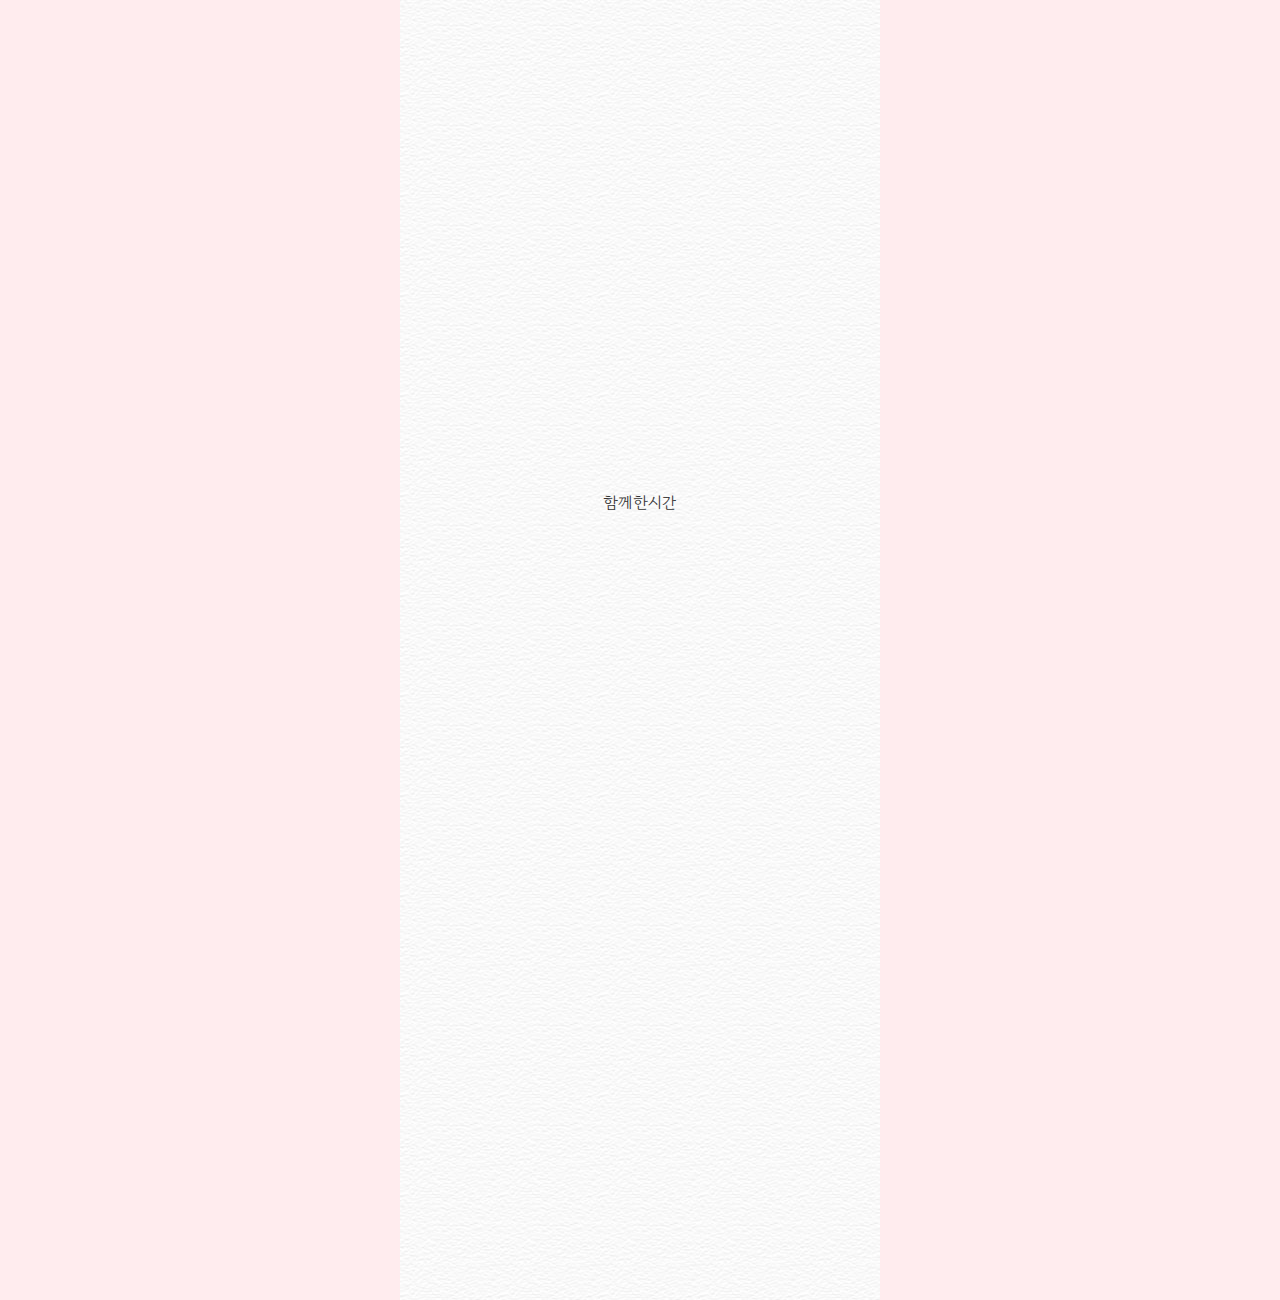
==== commit 6fad7599: "color" ====
--- a/index.html
+++ b/index.html
@@ -41,11 +41,11 @@
             <div class="fadeup txt">
                 <p class="color">Sunwoo and Juhong</p>
                 <p>
-                    언제나 서로를 최우선으로 생각하며<br>
-                    무슨 일이 있더라도 함께하는 우리가 되겠습니다.<br>
+                    언제나 서로를 최우<span class="point">선</span>으로 생각하며<br>
+                    무슨 일이 있더라도 함께하는 <span class="point">우</span>리가 되겠습니다.<br>
                     <br>
-                    앞으로 백 년 인생의 주인공이 되어<br>
-                    찬란하고 아름다운 다홍빛으로 물들 사랑 이야기<br>
+                    앞으로 백 년 인생의 <span class="point">주</span>인공이 되어<br>
+                    찬란하고 아름다운 다<span class="point">홍</span>빛으로 물들 사랑 이야기<br>
                     <br>
                     그 시작을 함께 빛내주시면<br>
                     기대에 부응하여 행복하게 잘 살겠습니다.<br>
--- a/assets/css/common2.css
+++ b/assets/css/common2.css
@@ -179,7 +179,9 @@
     margin-top: 20px;
     text-align: center;
 }
-
+.intro .point {
+    color:#cf8f96
+}
 .intro .txt .color {
     font-weight: bold;
     margin-bottom: 20px;
@@ -322,6 +324,7 @@
 }
 .gallery {
     margin:50px 0;
+    height: 100vh;
 }
 .gallery .sub-tit {
     font-size: 18px;
